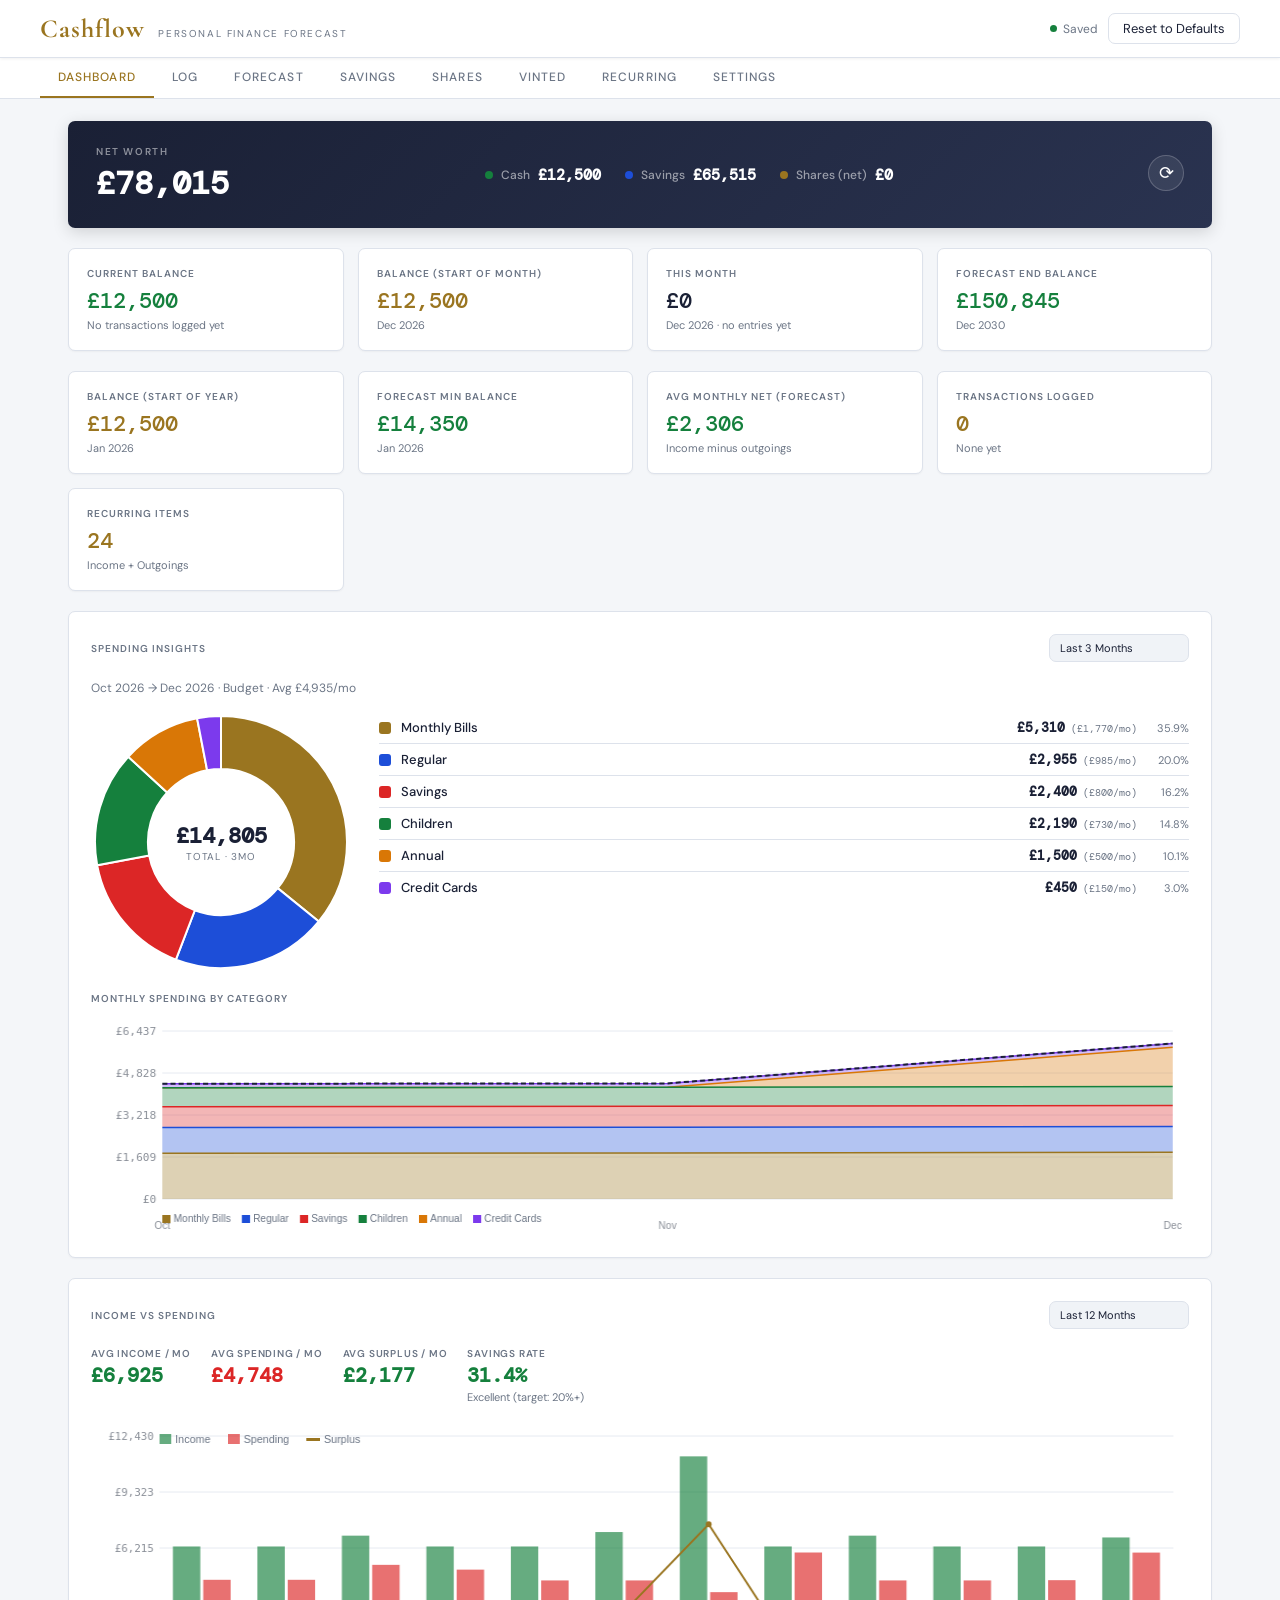
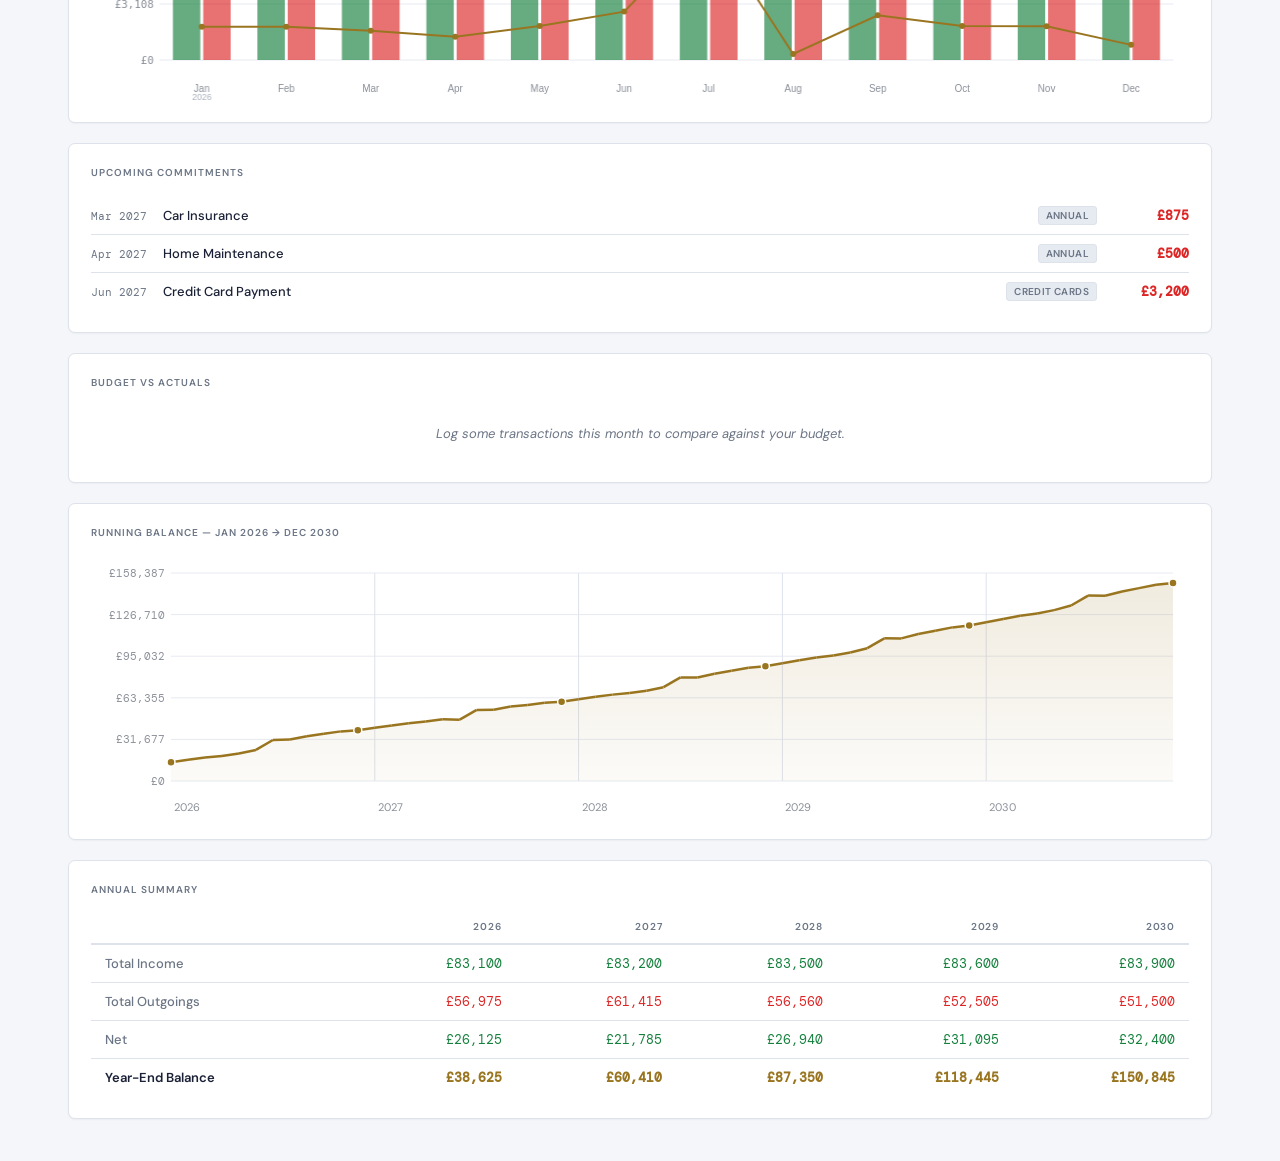
==== docs/index.html @ 1ebaa189 "Replace file-based sync with GitHub Gist sync (works on all devices) Gist-based cloud sync: - Uses a" ====
<!DOCTYPE html>
<html lang="en">
<head>
<meta charset="UTF-8">
<meta name="viewport" content="width=device-width, initial-scale=1.0">
<title>Cashflow</title>
<meta name="description" content="Personal finance forecast — track income, outgoings, savings and running balance over time.">
<meta name="theme-color" content="#9a7520">
<meta name="mobile-web-app-capable" content="yes">
<meta name="apple-mobile-web-app-status-bar-style" content="black-translucent">
<meta name="apple-mobile-web-app-title" content="Cashflow">
<link rel="manifest" href="manifest.json">
<link rel="icon" type="image/png" sizes="192x192" href="icons/icon-192.png">
<link rel="apple-touch-icon" href="icons/icon-192.png">
<link rel="preconnect" href="https://fonts.googleapis.com">
<link href="https://fonts.googleapis.com/css2?family=Cormorant+Garamond:wght@400;600;700&family=DM+Sans:wght@300;400;500;600&family=DM+Mono:wght@400;500&display=swap" rel="stylesheet">
<link rel="stylesheet" href="css/app.css">
</head>
<body>

<header class="hdr">
  <div class="hdr-inner">
    <div class="brand">Cashflow<span class="brand-sub">Personal Finance Forecast</span></div>
    <div class="hdr-right">
      <div class="save-badge"><div class="dot" id="sdot"></div><span id="stxt">Saved</span></div>
      <button class="btn" onclick="doReset()">Reset to Defaults</button>
    </div>
  </div>
</header>

<nav class="nav">
  <div class="nav-inner">
    <div class="ntab on" onclick="showTab('dashboard',this)">Dashboard</div>
    <div class="ntab" onclick="showTab('log',this)">Log</div>
    <div class="ntab" onclick="showTab('forecast',this)">Forecast</div>
    <div class="ntab" onclick="showTab('savings',this)">Savings</div>
    <div class="ntab" onclick="showTab('shares',this)">Shares</div>
    <div class="ntab" onclick="showTab('vinted',this)">Vinted</div>
    <div class="ntab" onclick="showTab('recurring',this)">Recurring</div>
    <div class="ntab" onclick="showTab('settings',this)">Settings</div>
  </div>
</nav>

<div class="content">

  <!-- DASHBOARD -->
  <div class="panel on" id="tab-dashboard">

    <div class="nw-banner">
      <div class="nw-main">
        <div class="nw-label">Net Worth</div>
        <div class="nw-value" id="nw-total">£0</div>
      </div>
      <div class="nw-breakdown">
        <div class="nw-item"><span class="nw-dot" style="background:var(--green)"></span><span class="nw-item-label">Cash</span><span class="nw-item-val" id="nw-cash">£0</span></div>
        <div class="nw-item"><span class="nw-dot" style="background:var(--blue)"></span><span class="nw-item-label">Savings</span><span class="nw-item-val" id="nw-savings">£0</span></div>
        <div class="nw-item"><span class="nw-dot" style="background:var(--gold)"></span><span class="nw-item-label">Shares (net)</span><span class="nw-item-val" id="nw-shares">£0</span></div>
      </div>
      <div class="nw-refresh">
        <button class="nw-refresh-btn" onclick="refreshMarketData()" id="nw-refresh-btn" title="Refresh market data">⟳</button>
        <div class="nw-updated" id="nw-updated">—</div>
      </div>
    </div>

    <div class="stats">
      <div class="sc">
        <div class="sl">Current Balance</div>
        <div class="sv" id="sv-actual">£0</div>
        <div class="ss" id="ss-actual">Based on logged transactions</div>
      </div>
      <div class="sc">
        <div class="sl">Balance (Start of Month)</div>
        <div class="sv gld" id="sv-start-month">£0</div>
        <div class="ss" id="ss-start-month">—</div>
      </div>
      <div class="sc">
        <div class="sl">This Month</div>
        <div class="sv" id="sv-month">£0</div>
        <div class="ss" id="ss-month">—</div>
      </div>
      <div class="sc">
        <div class="sl">Forecast End Balance</div>
        <div class="sv" id="sv-end">£0</div>
        <div class="ss" id="ss-end">—</div>
      </div>
    </div>

    <div class="stats">
      <div class="sc">
        <div class="sl">Balance (Start of Year)</div>
        <div class="sv gld" id="sv-start-year">£0</div>
        <div class="ss" id="ss-start-year">—</div>
      </div>
      <div class="sc">
        <div class="sl">Forecast Min Balance</div>
        <div class="sv" id="sv-min">£0</div>
        <div class="ss" id="ss-min">—</div>
      </div>
      <div class="sc">
        <div class="sl">Avg Monthly Net (Forecast)</div>
        <div class="sv" id="sv-avg">£0</div>
        <div class="ss">Income minus outgoings</div>
      </div>
      <div class="sc">
        <div class="sl">Transactions Logged</div>
        <div class="sv gld" id="sv-txcount">0</div>
        <div class="ss" id="ss-txcount">—</div>
      </div>
      <div class="sc">
        <div class="sl">Recurring Items</div>
        <div class="sv gld" id="sv-budgetcount">0</div>
        <div class="ss">Income + Outgoings</div>
      </div>
    </div>

    <div class="card">
      <div class="card-title" style="display:flex;justify-content:space-between;align-items:center;flex-wrap:wrap;gap:8px">
        <span>Spending Insights</span>
        <select class="si" id="spend-range" style="width:140px;height:28px;font-size:11px" onchange="renderSpendingBreakdown()">
          <option value="1">Last Month</option>
          <option value="3" selected>Last 3 Months</option>
          <option value="6">Last 6 Months</option>
          <option value="12">Last 12 Months</option>
        </select>
      </div>
      <div id="spend-subtitle" style="font-size:12px;color:var(--dim);margin-bottom:16px"></div>
      <div class="spend-layout">
        <div class="spend-chart-wrap">
          <canvas id="spend-chart" width="260" height="260"></canvas>
          <div class="spend-chart-center" id="spend-center"></div>
        </div>
        <div class="spend-list" id="spend-list"></div>
      </div>
      <div style="margin-top:20px">
        <div style="font-size:10px;font-weight:600;text-transform:uppercase;letter-spacing:.1em;color:var(--dim);margin-bottom:10px">Monthly Spending by Category</div>
        <canvas id="spend-trend-chart"></canvas>
      </div>
      <div id="spend-empty" class="sav-empty" style="display:none">No outgoings to show. Add recurring items or log transactions.</div>
    </div>

    <!-- INCOME VS SPENDING + SAVINGS RATE -->
    <div class="card">
      <div class="card-title" style="display:flex;justify-content:space-between;align-items:center;flex-wrap:wrap;gap:8px">
        <span>Income vs Spending</span>
        <select class="si" id="ivs-range" style="width:140px;height:28px;font-size:11px" onchange="renderIncomeVsSpending()">
          <option value="6">Last 6 Months</option>
          <option value="12" selected>Last 12 Months</option>
        </select>
      </div>
      <div class="ivs-summary" id="ivs-summary"></div>
      <canvas id="ivs-chart"></canvas>
    </div>

    <!-- UPCOMING COMMITMENTS -->
    <div class="card">
      <div class="card-title">Upcoming Commitments</div>
      <div id="upcoming-list"></div>
      <div id="upcoming-empty" class="sav-empty" style="display:none">No large upcoming items in the next 6 months.</div>
    </div>

    <!-- BUDGET VS ACTUALS -->
    <div class="card">
      <div class="card-title" style="display:flex;justify-content:space-between;align-items:center;flex-wrap:wrap;gap:8px">
        <span>Budget vs Actuals</span>
        <span id="bva-subtitle" style="font-size:11px;color:var(--dim)"></span>
      </div>
      <div id="bva-list"></div>
      <div id="bva-empty" class="sav-empty" style="display:none">Log some transactions this month to compare against your budget.</div>
    </div>

    <div class="card">
      <div class="card-title" id="chart-title">Running Balance</div>
      <canvas id="bal-chart"></canvas>
    </div>

    <div class="card">
      <div class="card-title">Annual Summary</div>
      <table class="at" id="at"></table>
    </div>
  </div>

  <!-- LOG — daily transaction entry -->
  <div class="panel" id="tab-log">
    <div class="log-add card">
      <div class="card-title">Quick Add Transaction</div>
      <div class="log-form">
        <div class="log-form-row">
          <div class="sf">
            <label>Date</label>
            <input type="date" class="si" id="log-date" style="width:150px">
          </div>
          <div class="sf" style="flex:1">
            <label>Description</label>
            <input type="text" class="fi" id="log-desc" placeholder="e.g. Weekly shop, Salary June…" style="height:36px">
          </div>
          <div class="sf">
            <label>Amount (<span class="cur-sym">£</span>)</label>
            <input type="number" class="si si-num" id="log-amt" step="0.01" min="0" placeholder="0.00">
          </div>
        </div>
        <div class="log-form-row">
          <div class="sf">
            <label>Type</label>
            <div class="log-type-toggle">
              <button class="btn log-type-btn active" id="log-type-out" onclick="setLogType('outgoing')">Outgoing</button>
              <button class="btn log-type-btn" id="log-type-inc" onclick="setLogType('income')">Income</button>
            </div>
          </div>
          <div class="sf" style="flex:1">
            <label>Category</label>
            <input type="text" class="fi" id="log-cat" list="log-cat-list" placeholder="e.g. Food & Groceries" style="height:36px">
            <datalist id="log-cat-list"></datalist>
          </div>
          <div class="sf">
            <button class="btn btn-g" style="height:36px;margin-top:19px;padding:0 24px" onclick="addTransaction()">+ Add</button>
          </div>
        </div>
      </div>
    </div>

    <div class="log-summary" id="log-summary"></div>

    <div class="card">
      <div class="card-title" style="display:flex;justify-content:space-between;align-items:center">
        <span>Transaction History</span>
        <div style="display:flex;gap:8px;align-items:center">
          <select class="si" id="log-filter-month" style="width:130px;height:28px;font-size:11px" onchange="renderLog()">
            <option value="all">All Months</option>
          </select>
          <select class="si" id="log-filter-type" style="width:100px;height:28px;font-size:11px" onchange="renderLog()">
            <option value="all">All Types</option>
            <option value="income">Income</option>
            <option value="outgoing">Outgoing</option>
          </select>
        </div>
      </div>
      <div id="log-list"></div>
      <div id="log-empty" class="sav-empty" style="display:none">No transactions logged yet. Use the form above to add your first entry.</div>
    </div>
  </div>

  <!-- FORECAST -->
  <div class="panel" id="tab-forecast">
    <div class="fw"><table class="ft" id="ft"></table></div>
  </div>

  <!-- RECURRING -->
  <div class="panel" id="tab-recurring">
    <div class="il">
      <div class="ip">
        <div class="iph"><div class="ipt">Recurring Income</div><button class="btn btn-sm btn-g" onclick="openAdd('income')">+ Add</button></div>
        <div id="inc-list"></div>
      </div>
      <div class="ip">
        <div class="iph"><div class="ipt">Recurring Outgoings</div><button class="btn btn-sm btn-g" onclick="openAdd('outgoings')">+ Add</button></div>
        <div id="out-list"></div>
      </div>
    </div>
  </div>

  <!-- SAVINGS -->
  <div class="panel" id="tab-savings">

    <div class="sav-settings">
      <div class="sf">
        <label>Starting Savings Value (<span class="cur-sym">£</span>)</label>
        <div class="sf-row">
          <input type="number" class="si si-num" id="sav-start" step="0.01" placeholder="0.00" onchange="applySavingsCfg()">
        </div>
      </div>
      <div class="sf">
        <label>Expected Annual Growth (%)</label>
        <div class="sf-row">
          <input type="number" class="si" style="width:110px" id="sav-growth" step="0.1" min="0" max="100" placeholder="0.0" onchange="applySavingsCfg()">
        </div>
      </div>
      <div class="settings-note">Tag outgoing items as category <strong style="color:var(--gold)">Savings</strong> to include them here</div>
    </div>

    <div class="sav-stats">
      <div class="sc"><div class="sl">Opening Savings</div><div class="sv gld" id="sav-sv-open">£0</div><div class="ss" id="sav-ss-open">—</div></div>
      <div class="sc"><div class="sl">Total Contributions</div><div class="sv pos" id="sav-sv-contrib">£0</div><div class="ss">Over forecast period</div></div>
      <div class="sc"><div class="sl">Total Growth Earned</div><div class="sv pos" id="sav-sv-growth">£0</div><div class="ss" id="sav-ss-growth">—</div></div>
      <div class="sc"><div class="sl">Projected Final Value</div><div class="sv gld" id="sav-sv-end">£0</div><div class="ss" id="sav-ss-end">—</div></div>
    </div>

    <div class="card">
      <div class="card-title" id="sav-chart-title">Savings Growth</div>
      <canvas id="sav-chart"></canvas>
    </div>

    <div class="card">
      <div class="card-title">Annual Breakdown</div>
      <table class="sat" id="sat"></table>
    </div>

    <div class="card" style="margin-bottom:20px">
      <div class="card-title">Monthly Detail</div>
      <div class="smt-wrap"><table class="smt" id="smt"></table></div>
    </div>

    <div class="sav-items-list" id="sav-items-panel">
      <div class="sav-items-hdr">Contributing Items (category: Savings)</div>
      <div id="sav-items-body"></div>
    </div>

  </div>

  <!-- SHARES -->
  <div class="panel" id="tab-shares">
    <div id="sh-auto-status" class="sh-status" style="padding:0 0 12px"></div>
    <div id="sh-view"></div>
  </div>

  <!-- VINTED -->
  <div class="panel" id="tab-vinted">
    <div class="card">
      <div class="card-title">Log a Sale</div>
      <div style="display:flex;gap:14px;flex-wrap:wrap;align-items:flex-end">
        <div class="sf">
          <label>Date</label>
          <input type="date" class="si" id="vin-date" style="width:150px">
        </div>
        <div class="sf" style="flex:1;min-width:180px">
          <label>Item Description</label>
          <input type="text" class="fi" id="vin-desc" placeholder="e.g. Zara jacket, Nike trainers…" style="height:36px">
        </div>
        <div class="sf">
          <label>Sale Price (<span class="cur-sym">€</span>)</label>
          <input type="number" class="si si-num" id="vin-price" step="0.01" min="0" placeholder="0.00">
        </div>
        <div class="sf">
          <label>Seller</label>
          <input type="text" class="fi" id="vin-seller" list="vin-seller-list" placeholder="Who sold it?" style="height:36px;width:140px">
          <datalist id="vin-seller-list"></datalist>
        </div>
        <button class="btn btn-g" style="height:36px" onclick="addVintedSale()">+ Add Sale</button>
      </div>
    </div>

    <div class="stats" id="vin-stats"></div>

    <div class="card">
      <div class="card-title" style="display:flex;justify-content:space-between;align-items:center;flex-wrap:wrap;gap:8px">
        <span>Monthly Sales</span>
        <select class="si" id="vin-range" style="width:130px;height:28px;font-size:11px" onchange="renderVinted()">
          <option value="6">Last 6 Months</option>
          <option value="12" selected>Last 12 Months</option>
          <option value="0">All Time</option>
        </select>
      </div>
      <canvas id="vin-chart"></canvas>
    </div>

    <div class="card">
      <div class="card-title" style="display:flex;justify-content:space-between;align-items:center;flex-wrap:wrap;gap:8px">
        <span>All Sales</span>
        <span id="vin-count" style="font-size:11px;color:var(--dim)"></span>
      </div>
      <div id="vin-list"></div>
      <div id="vin-empty" class="sav-empty" style="display:none">No sales logged yet. Use the form above to add your first sale.</div>
    </div>
  </div>

  <!-- SETTINGS -->
  <div class="panel" id="tab-settings">
    <div class="settings-page">
      <div class="settings-section">
        <div class="settings-section-title">Currency</div>
        <div class="settings-section-desc">Choose the base currency for totals, charts and balances. Individual items can use a different currency — they'll be converted using the exchange rates below.</div>
        <div class="sf">
          <label>Base / Display Currency</label>
          <select class="si" id="set-currency" style="width:260px" onchange="applySettings()"></select>
        </div>
      </div>

      <div class="settings-section" id="fx-section">
        <div class="settings-section-title">Exchange Rates</div>
        <div class="settings-section-desc">Rates used to convert foreign-currency items into your base currency. These are set as: <strong>1 foreign unit = ? base units</strong>.</div>
        <div id="fx-rates-list"></div>
        <div id="fx-no-foreign" class="fx-empty" style="display:none">No items use a foreign currency yet. Edit an item and change its currency to see rates here.</div>
        <div style="display:flex;gap:10px;align-items:center;margin-top:14px;flex-wrap:wrap">
          <button class="btn btn-g" id="fx-fetch-btn" onclick="doFetchRates()">⟳ Fetch Live Rates</button>
          <span id="fx-status" style="font-size:11px;color:var(--dim)"></span>
        </div>
      </div>

      <div class="settings-section">
        <div class="settings-section-title">Forecast</div>
        <div class="settings-section-desc">Starting balance, period and month for the forecast projection.</div>
        <div style="display:flex;gap:20px;flex-wrap:wrap">
          <div class="sf">
            <label>Starting Balance (<span id="set-cur-label">£</span>)</label>
            <input type="number" class="si si-num" id="set-bal" step="0.01" onchange="applySettingsForecast()" placeholder="0.00">
          </div>
          <div class="sf">
            <label>Starting Month</label>
            <div class="sf-row">
              <select class="si si-mon" id="set-mon" onchange="applySettingsForecast()"></select>
              <select class="si si-yr" id="set-yr" onchange="applySettingsForecast()"></select>
            </div>
          </div>
          <div class="sf">
            <label>Forecast Period</label>
            <select class="si si-fy" id="set-fy" onchange="applySettingsForecast()">
              <option value="1">1 Year</option><option value="2">2 Years</option><option value="3">3 Years</option>
              <option value="4">4 Years</option><option value="5" selected>5 Years</option><option value="6">6 Years</option>
              <option value="7">7 Years</option><option value="8">8 Years</option><option value="9">9 Years</option>
              <option value="10">10 Years</option>
            </select>
          </div>
        </div>
      </div>

      <div class="settings-section">
        <div class="settings-section-title">Share Portfolios</div>
        <div class="settings-section-desc">Add portfolios for each person/company. Price history is fetched automatically per ticker.</div>
        <div id="sh-portfolios-settings"></div>
        <button class="btn btn-g" style="margin-top:12px" onclick="addPortfolio()">+ Add Portfolio</button>
      </div>

      <div class="settings-section">
        <div class="settings-section-title">Data</div>
        <div class="settings-section-desc">Export your data as JSON backup, or import a previous backup.</div>
        <div style="display:flex;gap:10px;flex-wrap:wrap">
          <button class="btn" onclick="exportData()">⬇ Export JSON</button>
          <button class="btn" onclick="document.getElementById('import-file').click()">⬆ Import JSON</button>
          <input type="file" id="import-file" accept=".json" style="display:none" onchange="importData(this)">
          <button class="btn btn-del" onclick="doReset()">Reset to Defaults</button>
        </div>
      </div>

      <div class="settings-section">
        <div class="settings-section-title">Cloud Sync</div>
        <div class="settings-section-desc">
          Sync your data across all devices via a private GitHub Gist. Works on PC, Android, iPhone — anywhere.
          Your data is stored in a <strong>private Gist</strong> accessible only with your token.
        </div>

        <!-- Gist sync: universal, works on all devices -->
        <div id="gist-sync-setup" style="display:none">
          <div style="font-size:10px;font-weight:600;text-transform:uppercase;letter-spacing:.08em;color:var(--dim);margin-bottom:8px">GitHub Gist Sync</div>
          <div class="fg">
            <label class="fl">Personal Access Token <span style="font-weight:400;text-transform:none;letter-spacing:0">(gist scope only — <a href="https://github.com/settings/tokens/new?scopes=gist&description=Cashflow+PWA+Sync" target="_blank" style="color:var(--gold)">create one here</a>)</span></label>
            <div style="display:flex;gap:8px">
              <input type="password" class="fi" id="gist-pat" placeholder="ghp_xxxxxxxxxxxxxxxxxxxx" style="flex:1;font-family:'DM Mono',monospace;font-size:12px">
              <button class="btn btn-g" onclick="connectGistSync()">Connect</button>
            </div>
          </div>
          <div class="sh-status" id="gist-setup-status"></div>
        </div>

        <div id="gist-sync-active" style="display:none">
          <div style="display:flex;gap:10px;align-items:center;flex-wrap:wrap;margin-bottom:10px">
            <div class="sync-folder-badge">☁ Gist Sync Active</div>
            <button class="btn btn-sm" onclick="gistSyncNow()">⟳ Sync Now</button>
            <button class="btn btn-sm btn-del" onclick="disconnectGistSync()">Disconnect</button>
          </div>
          <div class="sh-status" id="gist-sync-status"></div>
          <div style="margin-top:10px">
            <label style="font-size:12px;color:var(--dim);display:flex;align-items:center;gap:6px;cursor:pointer">
              <input type="checkbox" id="gist-auto-sync" onchange="toggleGistAutoSync()" checked> Auto-sync on every save
            </label>
          </div>
        </div>

        <!-- Fallback: file-based sync -->
        <div style="margin-top:16px;padding-top:16px;border-top:1px solid var(--border)">
          <div style="font-size:10px;font-weight:600;text-transform:uppercase;letter-spacing:.08em;color:var(--dim);margin-bottom:8px">Manual Backup</div>
          <div style="display:flex;gap:10px;flex-wrap:wrap">
            <button class="btn" onclick="syncSaveFile()">⬇ Download Backup</button>
            <button class="btn" onclick="document.getElementById('sync-load-file').click()">⬆ Load Backup</button>
            <input type="file" id="sync-load-file" accept=".json" style="display:none" onchange="syncLoadFile(this)">
          </div>
        </div>
      </div>
    </div>
  </div>

</div>

<!-- Item modal -->
<div class="mo" id="imod" onclick="if(event.target===this)closeModal()">
  <div class="md">
    <div class="mt" id="mod-title">Edit Item</div>
    <input type="hidden" id="mod-type"><input type="hidden" id="mod-id">
    <div class="fg"><label class="fl">Name</label><input type="text" class="fi" id="mod-name"></div>
    <div class="fg"><label class="fl">Category</label><input type="text" class="fi" id="mod-cat" list="cat-list"><datalist id="cat-list"></datalist></div>
    <div class="fg">
      <label class="fl">Frequency</label>
      <div style="display:flex;gap:10px;align-items:center">
        <select class="si" id="mod-freq" style="width:180px" onchange="updateFreqUI()">
          <option value="monthly">Monthly</option>
          <option value="weekly">Weekly</option>
          <option value="fortnightly">Fortnightly</option>
          <option value="quarterly">Quarterly</option>
          <option value="annual">Annual</option>
          <option value="one-off">One-off</option>
        </select>
        <select class="si" id="mod-freq-month" style="width:110px;display:none"></select>
        <span id="mod-freq-hint" style="font-size:11px;color:var(--dim)"></span>
      </div>
    </div>
    <div class="fg">
      <label class="fl">Item Currency</label>
      <div style="display:flex;gap:10px;align-items:center">
        <select class="si" id="mod-currency" style="width:240px" onchange="updateModalCurrencyHint()"></select>
        <span class="mod-fx-hint" id="mod-fx-hint" style="font-size:11px;color:var(--dim)"></span>
      </div>
    </div>
    <div class="fg"><label class="fl"><span id="mod-base-label">Base Monthly Amount</span> (<span class="mod-cur-sym cur-sym">£</span>)</label><input type="number" class="fi" id="mod-base" step="0.01" min="0"></div>
    <div class="fg">
      <label class="fl">Monthly Overrides <span style="font-weight:400;text-transform:none;letter-spacing:0;font-style:italic">(values that differ from the base)</span></label>
      <div class="ovr-list" id="ovr-list"></div>
      <div class="add-ovr">
        <select class="fi" id="ovr-mon" style="flex:1;max-width:168px;cursor:pointer"></select>
        <button class="btn btn-sm btn-g" onclick="addOverride()">Add Override</button>
      </div>
    </div>
    <div class="mf">
      <button class="btn" onclick="closeModal()">Cancel</button>
      <button class="btn btn-g" onclick="saveItem()">Save</button>
    </div>
  </div>
</div>

<script src="js/data.js"></script>
<script src="js/state.js"></script>
<script src="js/compute.js"></script>
<script src="js/charts.js"></script>
<script src="js/ui.js"></script>
<script src="js/app.js"></script>
<script>
  // Register service worker for PWA
  if ('serviceWorker' in navigator) {
    navigator.serviceWorker.register('sw.js')
      .then(reg => console.log('SW registered:', reg.scope))
      .catch(err => console.warn('SW registration failed:', err));
  }
</script>
</body>
</html>
---- docs/css/app.css ----
:root {
  --bg:#f4f6f9;--surface:#ffffff;--s2:#f0f3f7;--s3:#e6eaf1;
  --border:#dde2eb;--text:#1a2035;--dim:#6b7585;
  --gold:#9a7520;--gold-l:#b8902a;--gold-bg:#fdf7ec;
  --green:#15803d;--green-bg:#f0fdf4;
  --red:#dc2626;--red-bg:#fef2f2;
  --blue:#1d4ed8;--amber:#d97706;--r:7px;
  --max-w:1200px;
}
*,*::before,*::after{box-sizing:border-box;margin:0;padding:0}
html{font-size:14px}
body{background:var(--bg);color:var(--text);font-family:'DM Sans',sans-serif;min-height:100vh;overflow-x:hidden}

/* HEADER */
.hdr{display:flex;align-items:center;justify-content:space-between;padding:13px 28px;border-bottom:1px solid var(--border);background:var(--surface);position:sticky;top:0;z-index:200;gap:12px;box-shadow:0 1px 3px rgba(0,0,0,.06)}
.hdr-inner{display:flex;align-items:center;justify-content:space-between;width:100%;max-width:var(--max-w);margin:0 auto}
.brand{font-family:'Cormorant Garamond',serif;font-size:26px;font-weight:700;color:var(--gold);letter-spacing:.04em;white-space:nowrap}
.brand-sub{color:var(--dim);font-size:10px;font-family:'DM Sans',sans-serif;font-weight:400;letter-spacing:.16em;text-transform:uppercase;margin-left:13px}
.hdr-right{display:flex;align-items:center;gap:10px;flex-shrink:0}
.save-badge{display:flex;align-items:center;gap:6px;font-size:12px;color:var(--dim)}
.dot{width:7px;height:7px;border-radius:50%;background:var(--green);flex-shrink:0}
.dot.dirty{background:var(--amber)}
.btn{padding:6px 14px;border-radius:var(--r);border:1px solid var(--border);background:var(--surface);color:var(--text);font-family:'DM Sans',sans-serif;font-size:13px;cursor:pointer;transition:all .15s;white-space:nowrap}
.btn:hover{background:var(--s2);border-color:#b0bac8}
.btn-g{background:var(--gold);color:#fff;border-color:var(--gold);font-weight:600}
.btn-g:hover{background:var(--gold-l);border-color:var(--gold-l)}
.btn-sm{padding:3px 9px;font-size:11px}
.btn-del{color:var(--red)!important;border-color:#fca5a5!important}
.btn-del:hover{background:var(--red-bg)!important}

/* NAV */
.nav{display:flex;padding:0 28px;background:var(--surface);border-bottom:1px solid var(--border);overflow-x:auto;-webkit-overflow-scrolling:touch}
.nav-inner{display:flex;width:100%;max-width:var(--max-w);margin:0 auto}
.ntab{padding:11px 18px;color:var(--dim);font-size:12px;font-weight:500;cursor:pointer;border-bottom:2px solid transparent;transition:all .15s;text-transform:uppercase;letter-spacing:.09em;user-select:none}
.ntab:hover{color:var(--text)}
.ntab.on{color:var(--gold);border-bottom-color:var(--gold)}

/* CONTENT */
.content{padding:22px 28px;max-width:var(--max-w);margin:0 auto}
.panel{display:none}.panel.on{display:block}

/* SETTINGS BAR */
.settings-bar{background:var(--surface);border:1px solid var(--border);border-radius:var(--r);padding:16px 20px;margin-bottom:20px;display:flex;align-items:flex-end;gap:20px;flex-wrap:wrap;box-shadow:0 1px 2px rgba(0,0,0,.04)}
.sf{display:flex;flex-direction:column;gap:5px}
.sf label{font-size:10px;font-weight:600;text-transform:uppercase;letter-spacing:.1em;color:var(--dim)}
.sf-row{display:flex;gap:6px;align-items:stretch}
.si{background:var(--s2);border:1px solid var(--border);border-radius:var(--r);color:var(--text);font-family:'DM Sans',sans-serif;font-size:13px;padding:0 10px;height:36px;outline:none;transition:border-color .15s;cursor:pointer;appearance:none;-webkit-appearance:none}
.si:focus{border-color:var(--gold);background:#fff}
.si-num{font-family:'DM Mono',monospace;width:148px}
.si-mon{width:92px}.si-yr{width:82px}.si-fy{width:120px}
.settings-note{font-size:11px;color:var(--dim);align-self:center;padding-bottom:1px}

/* STATS */
.stats{display:grid;grid-template-columns:repeat(4,1fr);gap:14px;margin-bottom:20px}
.sc{background:var(--surface);border:1px solid var(--border);border-radius:var(--r);padding:18px;box-shadow:0 1px 2px rgba(0,0,0,.04)}
.sl{font-size:10px;font-weight:600;text-transform:uppercase;letter-spacing:.1em;color:var(--dim);margin-bottom:6px}
.sv{font-family:'DM Mono',monospace;font-size:22px;font-weight:500;color:var(--text)}
.sv.pos{color:var(--green)}.sv.neg{color:var(--red)}.sv.gld{color:var(--gold)}
.ss{font-size:11px;color:var(--dim);margin-top:3px}

/* CARD */
.card{background:var(--surface);border:1px solid var(--border);border-radius:var(--r);padding:22px;margin-bottom:20px;box-shadow:0 1px 2px rgba(0,0,0,.04)}
.card-title{font-size:10px;font-weight:600;text-transform:uppercase;letter-spacing:.1em;color:var(--dim);margin-bottom:18px}

/* CHART */
#bal-chart,#sav-chart{width:100%;height:260px;display:block}

/* ANNUAL TABLE */
.at{width:100%;border-collapse:collapse}
.at th{text-align:right;font-size:10px;font-weight:600;text-transform:uppercase;letter-spacing:.08em;color:var(--dim);padding:6px 14px 10px;border-bottom:2px solid var(--border)}
.at th:first-child{text-align:left}
.at td{text-align:right;font-family:'DM Mono',monospace;font-size:13px;padding:10px 14px;border-bottom:1px solid var(--border)}
.at td:first-child{text-align:left;font-family:'DM Sans',sans-serif;font-size:13px;font-weight:500;color:var(--dim)}
.at tr:last-child td{border-bottom:none;font-weight:600}
.at tr:last-child td:first-child{color:var(--text)}

/* FORECAST */
.fw{overflow:auto;border:1px solid var(--border);border-radius:var(--r);background:var(--surface);max-height:calc(100vh - 160px);box-shadow:0 1px 2px rgba(0,0,0,.04)}
.ft{border-collapse:collapse;white-space:nowrap}
.ft thead th{position:sticky;top:0;background:var(--s2);padding:8px 10px;text-align:right;font-family:'DM Mono',monospace;font-size:11px;font-weight:500;color:var(--dim);border-bottom:1px solid var(--border);z-index:10;min-width:76px}
.ft thead th.yh{font-family:'DM Sans',sans-serif;font-size:11px;font-weight:700;color:var(--gold);text-align:center;background:var(--gold-bg);top:0;border-bottom:1px solid #e8d9b5}
.ft thead tr:first-child th{top:0}
.ft thead tr:last-child th{top:27px}
.ft thead th:first-child,.ft thead th.fh{text-align:left;position:sticky;left:0;z-index:30;min-width:200px;background:var(--s2)}
.ft thead tr:first-child th.fh{background:var(--gold-bg);border-bottom:1px solid #e8d9b5}
.ft tbody td{padding:6px 10px;text-align:right;font-family:'DM Mono',monospace;font-size:12px;border-bottom:1px solid var(--border);cursor:pointer;transition:background .08s}
.ft tbody td:hover{background:var(--s2)}
.ft tbody td:first-child{text-align:left;position:sticky;left:0;background:var(--surface);z-index:5;font-family:'DM Sans',sans-serif;font-size:12px;font-weight:500;cursor:default;border-right:1px solid var(--border)}
.ft tbody td:first-child:hover{background:var(--surface)}
.grp td{background:var(--s3)!important;color:var(--dim);font-size:10px;font-weight:700;text-transform:uppercase;letter-spacing:.1em;padding:5px 10px;cursor:default!important;border-top:2px solid var(--border)}
.grp td:first-child{background:var(--s3)!important;border-right:1px solid var(--border)}
.grp td:hover{background:var(--s3)!important}
.subgrp td{background:rgba(240,243,247,.7)!important;color:var(--dim);font-size:10px;font-style:italic;padding:4px 10px 4px 20px;cursor:default!important}
.subgrp td:first-child{background:rgba(240,243,247,.7)!important;border-right:1px solid var(--border)}
.subgrp td:hover{background:rgba(240,243,247,.7)!important}
.tot-row td{background:var(--s2)!important;font-weight:600;border-top:2px solid var(--border)}
.tot-row td:first-child{background:var(--s2)!important}
.bal-row td{background:var(--gold-bg)!important;font-size:13px;font-weight:700;border-top:2px solid #c8a84b}
.bal-row td:first-child{background:var(--gold-bg)!important;border-right:1px solid #c8a84b}
.cp{color:var(--green)}.cn{color:var(--red)}.cg{color:var(--gold)}.cz{color:#aab0bc}
.co{background:rgba(184,144,42,.07)!important}
.cell-inp{background:#fff;border:1px solid var(--gold);border-radius:3px;color:var(--text);font-family:'DM Mono',monospace;font-size:11px;padding:2px 5px;width:86px;text-align:right;outline:none;box-shadow:0 0 0 3px rgba(184,144,42,.15)}

/* ITEMS */
.il{display:grid;grid-template-columns:1fr 1fr;gap:20px}
.ip{background:var(--surface);border:1px solid var(--border);border-radius:var(--r);overflow:hidden;box-shadow:0 1px 2px rgba(0,0,0,.04)}
.iph{padding:13px 18px;border-bottom:1px solid var(--border);display:flex;align-items:center;justify-content:space-between;background:var(--s2)}
.ipt{font-size:11px;font-weight:700;text-transform:uppercase;letter-spacing:.1em;color:var(--dim)}
.ir{display:flex;align-items:center;gap:8px;padding:8px 18px;border-bottom:1px solid var(--border);transition:background .1s}
.ir:hover{background:var(--s2)}
.ir:last-child{border-bottom:none}
.icat{font-size:10px;font-weight:600;text-transform:uppercase;letter-spacing:.06em;color:var(--dim);background:var(--s3);padding:2px 7px;border-radius:3px;min-width:90px;text-align:center;flex-shrink:0;border:1px solid var(--border)}
.iname{flex:1;font-size:13px;font-weight:500;min-width:0;overflow:hidden;text-overflow:ellipsis}
.ibase{font-family:'DM Mono',monospace;font-size:12px;color:var(--gold);min-width:68px;text-align:right;flex-shrink:0;font-weight:600}
.iovr{font-size:11px;color:var(--dim);min-width:78px;text-align:right;flex-shrink:0}
.iact{display:flex;gap:4px;flex-shrink:0}

/* MODAL */
.mo{position:fixed;inset:0;background:rgba(26,32,53,.45);z-index:1000;display:none;align-items:center;justify-content:center;backdrop-filter:blur(2px)}
.mo.open{display:flex}
.md{background:var(--surface);border:1px solid var(--border);border-radius:12px;padding:28px;width:520px;max-width:95vw;max-height:85vh;overflow-y:auto;box-shadow:0 20px 60px rgba(0,0,0,.18)}
.mt{font-family:'Cormorant Garamond',serif;font-size:23px;font-weight:600;color:var(--gold);margin-bottom:20px}
.fg{margin-bottom:14px}
.fl{display:block;font-size:10px;font-weight:600;text-transform:uppercase;letter-spacing:.09em;color:var(--dim);margin-bottom:5px}
.fi{width:100%;background:var(--s2);border:1px solid var(--border);border-radius:var(--r);color:var(--text);font-family:'DM Sans',sans-serif;font-size:14px;padding:8px 11px;outline:none;transition:all .15s}
.fi:focus{border-color:var(--gold);background:#fff;box-shadow:0 0 0 3px rgba(184,144,42,.12)}
.mf{display:flex;justify-content:flex-end;gap:8px;margin-top:20px;padding-top:18px;border-top:1px solid var(--border)}
.ovr-list{display:flex;flex-direction:column;gap:4px;max-height:220px;overflow-y:auto;background:var(--s2);border:1px solid var(--border);border-radius:var(--r);padding:10px}
.oi{display:flex;align-items:center;gap:6px}
.om{font-family:'DM Mono',monospace;font-size:11px;color:var(--dim);min-width:70px}
.ov{background:#fff;border:1px solid var(--border);border-radius:3px;color:var(--text);font-family:'DM Mono',monospace;font-size:12px;padding:3px 7px;width:90px;text-align:right;outline:none}
.ov:focus{border-color:var(--gold)}
.orb{background:none;border:none;color:var(--red);cursor:pointer;font-size:14px;padding:0 3px;line-height:1;opacity:.7}
.orb:hover{opacity:1}
.add-ovr{display:flex;gap:6px;margin-top:8px;align-items:center}
.ovr-note{font-size:11px;color:var(--dim);padding:8px 0;font-style:italic}

/* SAVINGS TAB */
.sav-settings{background:var(--surface);border:1px solid var(--border);border-radius:var(--r);padding:16px 20px;margin-bottom:20px;display:flex;align-items:flex-end;gap:20px;flex-wrap:wrap;box-shadow:0 1px 2px rgba(0,0,0,.04)}
.sav-stats{display:grid;grid-template-columns:repeat(4,1fr);gap:14px;margin-bottom:20px}
.sav-note{font-size:12px;color:var(--dim);background:var(--gold-bg);border:1px solid #e8d9b5;border-radius:var(--r);padding:11px 16px;margin-bottom:20px;line-height:1.6}
.sav-note strong{color:var(--gold);font-weight:600}
.sav-items-list{background:var(--surface);border:1px solid var(--border);border-radius:var(--r);overflow:hidden;box-shadow:0 1px 2px rgba(0,0,0,.04);margin-bottom:20px}
.sav-items-hdr{padding:12px 18px;background:var(--s2);border-bottom:1px solid var(--border);font-size:10px;font-weight:700;text-transform:uppercase;letter-spacing:.1em;color:var(--dim)}
.sav-item-row{display:flex;align-items:center;gap:10px;padding:9px 18px;border-bottom:1px solid var(--border);font-size:13px}
.sav-item-row:last-child{border-bottom:none}
.sav-item-name{flex:1;font-weight:500}
.sav-item-base{font-family:'DM Mono',monospace;font-size:12px;color:var(--green);font-weight:600}
.sav-item-note{font-size:11px;color:var(--dim)}
.sav-empty{padding:18px;font-size:13px;color:var(--dim);font-style:italic;text-align:center}
.sat{width:100%;border-collapse:collapse}
.sat th{text-align:right;font-size:10px;font-weight:700;text-transform:uppercase;letter-spacing:.08em;color:var(--dim);padding:7px 16px 10px;border-bottom:2px solid var(--border)}
.sat th:first-child{text-align:left}
.sat td{text-align:right;font-family:'DM Mono',monospace;font-size:13px;padding:10px 16px;border-bottom:1px solid var(--border)}
.sat td:first-child{text-align:left;font-family:'DM Sans',sans-serif;font-size:13px;font-weight:600;color:var(--text);border-left:3px solid var(--gold)}
.sat tr:last-child td{border-bottom:none;background:var(--gold-bg);font-weight:700}
.sat tr:last-child td:first-child{color:var(--gold)}
.smt-wrap{overflow:auto;border:1px solid var(--border);border-radius:var(--r);background:var(--surface);box-shadow:0 1px 2px rgba(0,0,0,.04)}
.smt{border-collapse:collapse;white-space:nowrap;width:100%}
.smt th{background:var(--s2);padding:9px 14px;text-align:right;font-family:'DM Mono',monospace;font-size:11px;font-weight:600;color:var(--dim);border-bottom:2px solid var(--border);position:sticky;top:0;z-index:5}
.smt th:first-child{text-align:left;position:sticky;left:0;z-index:10;min-width:110px;background:var(--s2)}
.smt td{padding:7px 14px;text-align:right;font-family:'DM Mono',monospace;font-size:12px;border-bottom:1px solid var(--border)}
.smt td:first-child{text-align:left;font-family:'DM Sans',sans-serif;font-size:12px;font-weight:600;position:sticky;left:0;background:var(--surface);border-right:1px solid var(--border);z-index:4}
.smt tr:last-child td{background:var(--gold-bg);font-weight:700;border-top:2px solid #c8a84b}
.smt tr:last-child td:first-child{color:var(--gold);background:var(--gold-bg)}

/* SPENDING BREAKDOWN */
.spend-layout{display:flex;gap:28px;align-items:flex-start;flex-wrap:wrap}
.spend-chart-wrap{position:relative;width:260px;height:260px;flex-shrink:0}
.spend-chart-center{position:absolute;top:50%;left:50%;transform:translate(-50%,-50%);text-align:center;pointer-events:none}
.spend-chart-center .spend-total{font-family:'DM Mono',monospace;font-size:22px;font-weight:700;color:var(--text)}
.spend-chart-center .spend-label{font-size:10px;color:var(--dim);text-transform:uppercase;letter-spacing:.08em}
.spend-list{flex:1;min-width:240px}
.spend-row{display:flex;align-items:center;gap:10px;padding:7px 0;border-bottom:1px solid var(--border)}
.spend-row:last-child{border-bottom:none}
.spend-swatch{width:12px;height:12px;border-radius:3px;flex-shrink:0}
.spend-cat{flex:1;font-size:13px;font-weight:500}
.spend-amt{font-family:'DM Mono',monospace;font-size:13px;font-weight:600;color:var(--text);min-width:70px;text-align:right}
.spend-pct{font-size:11px;color:var(--dim);min-width:42px;text-align:right}
@media(max-width:600px){.spend-layout{flex-direction:column;align-items:center}.spend-chart-wrap{width:200px;height:200px}}
#spend-trend-chart{width:100%;height:220px;display:block}

/* INCOME VS SPENDING */
#ivs-chart{width:100%;height:280px;display:block}
.ivs-summary{display:flex;gap:20px;flex-wrap:wrap;margin-bottom:16px}
.ivs-metric{display:flex;flex-direction:column;gap:2px}
.ivs-metric-label{font-size:10px;font-weight:600;text-transform:uppercase;letter-spacing:.08em;color:var(--dim)}
.ivs-metric-val{font-family:'DM Mono',monospace;font-size:20px;font-weight:700}
.ivs-metric-note{font-size:11px;color:var(--dim)}

/* BUDGET VS ACTUALS */
.bva-row{display:flex;align-items:center;gap:10px;padding:8px 0;border-bottom:1px solid var(--border)}
.bva-row:last-child{border-bottom:none}
.bva-cat{flex:1;font-size:13px;font-weight:500;min-width:120px}
.bva-bar-wrap{flex:2;display:flex;align-items:center;gap:8px;min-width:200px}
.bva-bar-track{flex:1;height:18px;background:var(--s2);border-radius:3px;position:relative;overflow:hidden}
.bva-bar-fill{height:100%;border-radius:3px;transition:width .3s}
.bva-vals{font-family:'DM Mono',monospace;font-size:11px;color:var(--dim);min-width:120px;text-align:right;white-space:nowrap}
.bva-over{color:var(--red);font-weight:600}
.bva-under{color:var(--green)}

/* UPCOMING COMMITMENTS */
.upcoming-row{display:flex;align-items:center;gap:12px;padding:9px 0;border-bottom:1px solid var(--border)}

/* VINTED */
#vin-chart{width:100%;height:220px;display:block}
.vin-row{display:flex;align-items:center;gap:10px;padding:8px 0;border-bottom:1px solid var(--border)}
.vin-row:last-child{border-bottom:none}
.vin-date{font-family:'DM Mono',monospace;font-size:11px;color:var(--dim);min-width:80px}
.vin-desc{flex:1;font-size:13px;font-weight:500;min-width:0;overflow:hidden;text-overflow:ellipsis}
.vin-seller{font-size:11px;color:var(--dim);background:var(--s2);padding:2px 7px;border-radius:3px;border:1px solid var(--border);flex-shrink:0}
.vin-price{font-family:'DM Mono',monospace;font-size:13px;font-weight:600;color:var(--green);min-width:70px;text-align:right;flex-shrink:0}
.vin-del{background:none;border:none;color:var(--red);cursor:pointer;font-size:13px;padding:2px 4px;opacity:.5;flex-shrink:0}
.vin-del:hover{opacity:1}
.upcoming-row:last-child{border-bottom:none}
.upcoming-month{font-family:'DM Mono',monospace;font-size:11px;color:var(--dim);min-width:60px}
.upcoming-name{flex:1;font-size:13px;font-weight:500}
.upcoming-cat{font-size:10px;font-weight:600;text-transform:uppercase;letter-spacing:.04em;color:var(--dim);background:var(--s3);padding:2px 7px;border-radius:3px;border:1px solid var(--border)}
.upcoming-amt{font-family:'DM Mono',monospace;font-size:13px;font-weight:600;color:var(--red);min-width:80px;text-align:right}

/* NET WORTH BANNER */
.nw-banner{background:linear-gradient(135deg,#1a2035 0%,#2a3350 100%);border-radius:var(--r);padding:24px 28px;margin-bottom:20px;display:flex;align-items:center;justify-content:space-between;gap:24px;flex-wrap:wrap;box-shadow:0 4px 16px rgba(0,0,0,.15)}
.nw-main{flex-shrink:0}
.nw-label{font-size:10px;font-weight:600;text-transform:uppercase;letter-spacing:.16em;color:rgba(255,255,255,.5);margin-bottom:4px}
.nw-value{font-family:'DM Mono',monospace;font-size:32px;font-weight:700;color:#fff}
.nw-breakdown{display:flex;gap:24px;flex-wrap:wrap}
.nw-item{display:flex;align-items:center;gap:8px}
.nw-dot{width:8px;height:8px;border-radius:50%;flex-shrink:0}
.nw-item-label{font-size:12px;color:rgba(255,255,255,.55);font-weight:500}
.nw-item-val{font-family:'DM Mono',monospace;font-size:15px;color:#fff;font-weight:600}
@media(max-width:600px){.nw-banner{flex-direction:column;align-items:flex-start;gap:16px}.nw-value{font-size:26px}}
.nw-refresh{display:flex;flex-direction:column;align-items:center;gap:4px;flex-shrink:0}
.nw-refresh-btn{width:36px;height:36px;border-radius:50%;border:1px solid rgba(255,255,255,.2);background:rgba(255,255,255,.08);color:#fff;font-size:18px;cursor:pointer;transition:all .15s;display:flex;align-items:center;justify-content:center}
.nw-refresh-btn:hover{background:rgba(255,255,255,.18);border-color:rgba(255,255,255,.35)}
.nw-refresh-btn.spinning{animation:spin .8s linear infinite}
@keyframes spin{to{transform:rotate(360deg)}}
.nw-updated{font-size:9px;color:rgba(255,255,255,.4);text-align:center;white-space:nowrap}

/* SETTINGS PAGE */
.settings-page{max-width:680px}
.settings-section{background:var(--surface);border:1px solid var(--border);border-radius:var(--r);padding:22px;margin-bottom:20px;box-shadow:0 1px 2px rgba(0,0,0,.04)}
.settings-section-title{font-family:'Cormorant Garamond',serif;font-size:20px;font-weight:600;color:var(--gold);margin-bottom:4px}
.settings-section-desc{font-size:12px;color:var(--dim);margin-bottom:16px;line-height:1.5}

/* EXCHANGE RATE ROWS */
.fx-row{display:flex;align-items:center;gap:10px;padding:8px 0;border-bottom:1px solid var(--border)}
.fx-row:last-child{border-bottom:none}
.fx-label{font-family:'DM Mono',monospace;font-size:13px;font-weight:600;color:var(--text);min-width:46px}
.fx-eq{font-size:12px;color:var(--dim)}
.fx-input{background:var(--s2);border:1px solid var(--border);border-radius:var(--r);font-family:'DM Mono',monospace;font-size:13px;padding:5px 10px;width:120px;text-align:right;outline:none;color:var(--text);transition:border-color .15s}
.fx-input:focus{border-color:var(--gold);background:#fff;box-shadow:0 0 0 3px rgba(154,117,32,.1)}
.fx-base{font-size:12px;color:var(--dim);font-weight:500}
.fx-empty{font-size:13px;color:var(--dim);font-style:italic;padding:8px 0}
.fx-item-tag{font-size:10px;color:var(--dim);background:var(--s2);border:1px solid var(--border);border-radius:3px;padding:1px 6px}

/* Item row — foreign currency indicator */
.icur{font-size:10px;font-weight:600;color:var(--gold);background:var(--gold-bg);padding:1px 6px;border-radius:3px;border:1px solid #e8d9b5;flex-shrink:0}
/* Item row — frequency badge */
.ifreq{font-size:9px;font-weight:600;text-transform:uppercase;letter-spacing:.04em;color:var(--blue);background:rgba(29,78,216,.08);padding:1px 6px;border-radius:3px;border:1px solid rgba(29,78,216,.2);flex-shrink:0}

/* SHARES TAB */
.sh-table{width:100%;border-collapse:collapse}
.sh-table th{text-align:right;font-size:10px;font-weight:700;text-transform:uppercase;letter-spacing:.08em;color:var(--dim);padding:8px 14px;border-bottom:2px solid var(--border)}
.sh-table th:first-child,.sh-table th:nth-child(2){text-align:left}
.sh-table td{text-align:right;font-family:'DM Mono',monospace;font-size:13px;padding:9px 14px;border-bottom:1px solid var(--border)}
.sh-table td:first-child{text-align:left;font-family:'DM Sans',sans-serif;font-size:12px;font-weight:500;color:var(--dim)}
.sh-table td:nth-child(2){text-align:left;font-family:'DM Sans',sans-serif;font-size:13px;font-weight:500;color:var(--text)}
.sh-table tr:last-child td{border-bottom:none;background:var(--gold-bg);font-weight:700}
.sh-table tr:last-child td:first-child,.sh-table tr:last-child td:nth-child(2){color:var(--gold)}
.sh-table .sh-del{background:none;border:none;color:var(--red);cursor:pointer;font-size:13px;padding:2px 4px;opacity:.5}
.sh-table .sh-del:hover{opacity:1}
.sh-add-lot{border-bottom:1px solid var(--border);background:var(--s2);padding:0 14px;border-radius:var(--r) var(--r) 0 0}
.sh-import-info{padding:12px 14px;background:var(--gold-bg);border:1px solid #e8d9b5;border-radius:var(--r);margin-bottom:12px;font-size:13px}
.sh-import-table-wrap{max-height:360px;overflow-y:auto;border:1px solid var(--border);border-radius:var(--r)}

/* CLOUD SYNC */
.sync-folder-badge{font-family:'DM Mono',monospace;font-size:12px;background:var(--green-bg);color:var(--green);border:1px solid #bbf7d0;border-radius:var(--r);padding:5px 12px;font-weight:600}

/* TOOLTIP */
.tooltip-trigger{display:inline-flex;align-items:center;justify-content:center;width:18px;height:18px;border-radius:50%;background:var(--s3);border:1px solid var(--border);color:var(--dim);font-size:11px;font-weight:700;cursor:help;position:relative;vertical-align:middle;margin-left:4px;line-height:1;user-select:none}
.tooltip-body{display:none;position:absolute;right:0;top:26px;width:320px;background:var(--surface);border:1px solid var(--border);border-radius:var(--r);padding:14px 16px;box-shadow:0 8px 30px rgba(0,0,0,.15);font-size:12px;font-weight:400;color:var(--text);line-height:1.6;z-index:100;text-align:left;white-space:normal}
.tooltip-body code{font-family:'DM Mono',monospace;font-size:11px;background:var(--s2);padding:1px 4px;border-radius:3px}
.tooltip-trigger:hover .tooltip-body,.tooltip-trigger:focus .tooltip-body{display:block}
.sh-status{font-size:11px;color:var(--dim);padding:8px 0;min-height:20px}
#sh-price-chart,#sh-portfolio-chart{width:100%;height:240px;display:block}

/* LOG TAB */
.log-form{display:flex;flex-direction:column;gap:12px}
.log-form-row{display:flex;gap:14px;align-items:flex-end;flex-wrap:wrap}
.log-type-toggle{display:flex;gap:0;border:1px solid var(--border);border-radius:var(--r);overflow:hidden;height:36px}
.log-type-btn{border:none;border-radius:0;font-size:12px;font-weight:600;padding:0 16px;height:100%;transition:all .15s}
.log-type-btn.active{background:var(--gold);color:#fff;border-color:var(--gold)}
.log-summary{display:grid;grid-template-columns:repeat(3,1fr);gap:14px;margin-bottom:20px}
.log-row{display:flex;align-items:center;gap:10px;padding:9px 14px;border-bottom:1px solid var(--border);font-size:13px;transition:background .1s}
.log-row:last-child{border-bottom:none}
.log-row:hover{background:var(--s2)}
.log-date{font-family:'DM Mono',monospace;font-size:11px;color:var(--dim);min-width:80px;flex-shrink:0}
.log-desc{flex:1;font-weight:500;min-width:0;overflow:hidden;text-overflow:ellipsis}
.log-cat{font-size:10px;font-weight:600;text-transform:uppercase;letter-spacing:.04em;color:var(--dim);background:var(--s3);padding:2px 7px;border-radius:3px;flex-shrink:0;border:1px solid var(--border)}
.log-amt{font-family:'DM Mono',monospace;font-size:13px;font-weight:600;min-width:80px;text-align:right;flex-shrink:0}
.log-del{background:none;border:none;color:var(--red);cursor:pointer;font-size:13px;padding:2px 4px;opacity:.5;flex-shrink:0}
.log-del:hover{opacity:1}

/* SCROLLBAR */
::-webkit-scrollbar{width:5px;height:5px}
::-webkit-scrollbar-track{background:var(--bg)}
::-webkit-scrollbar-thumb{background:var(--border);border-radius:3px}
::-webkit-scrollbar-thumb:hover{background:#b0bac8}

@media(max-width:900px){.stats,.sav-stats{grid-template-columns:1fr 1fr}.il{grid-template-columns:1fr}}
@media(max-width:600px){
  .stats,.sav-stats{grid-template-columns:1fr}
  .content{padding:12px}
  .hdr{padding:10px 14px}
  .nav{padding:0 10px}
  .ntab{padding:10px 12px;font-size:11px;white-space:nowrap;flex-shrink:0}
  .brand{font-size:20px}
  .brand-sub{display:none}
  .settings-bar,.sav-settings{flex-direction:column;align-items:flex-start}
  .card{padding:16px}
  .btn{padding:8px 14px;font-size:12px}
  .si{height:40px;font-size:14px}
  .si-num{width:120px}
  .log-form-row{flex-direction:column;gap:10px}
  .ivs-summary{flex-direction:column;gap:12px}
  .bva-row{flex-direction:column;align-items:flex-start;gap:6px}
  .bva-bar-wrap{width:100%}
  .bva-vals{text-align:left}
  .upcoming-row{flex-wrap:wrap;gap:6px}
  .ir{flex-wrap:wrap;gap:6px}
  .nw-breakdown{flex-direction:column;gap:8px}
  .sh-table{font-size:11px}
  .sh-table th,.sh-table td{padding:6px 8px}
  .at th,.at td{padding:6px 8px;font-size:11px}
}
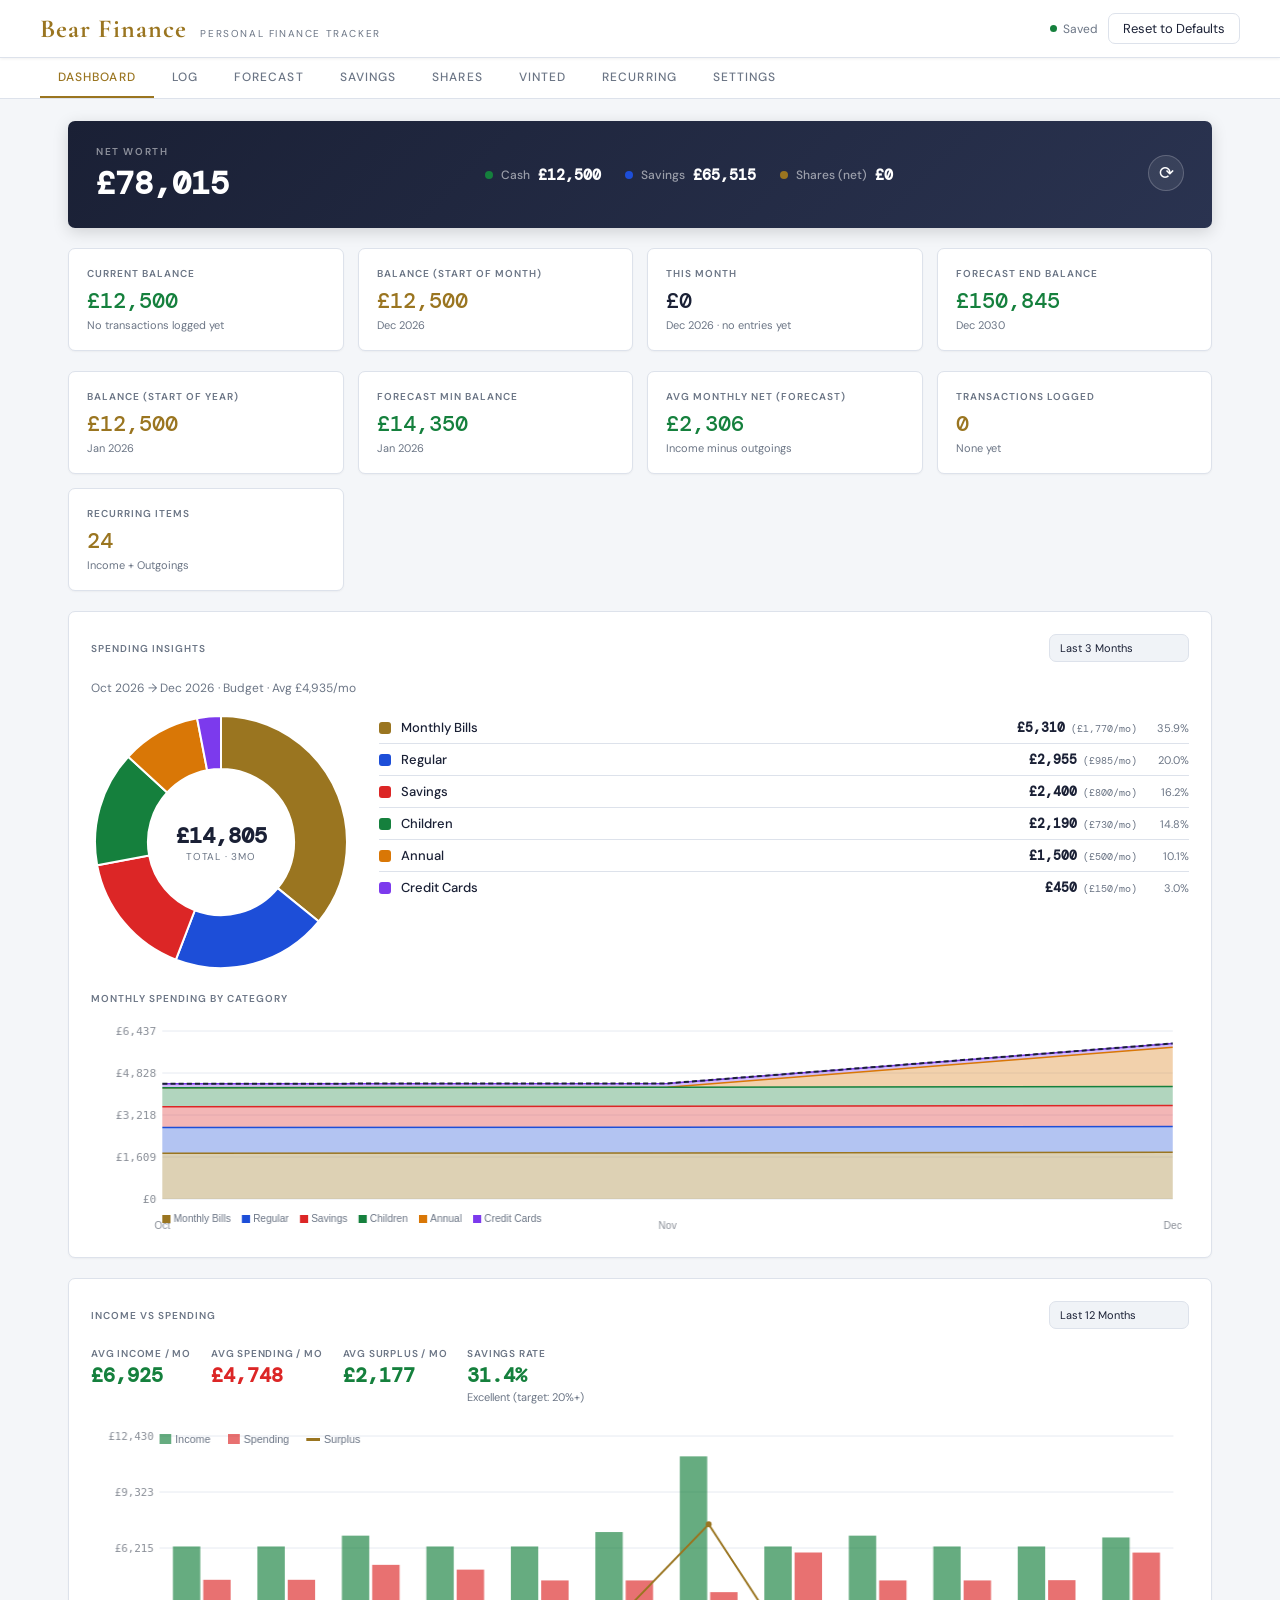
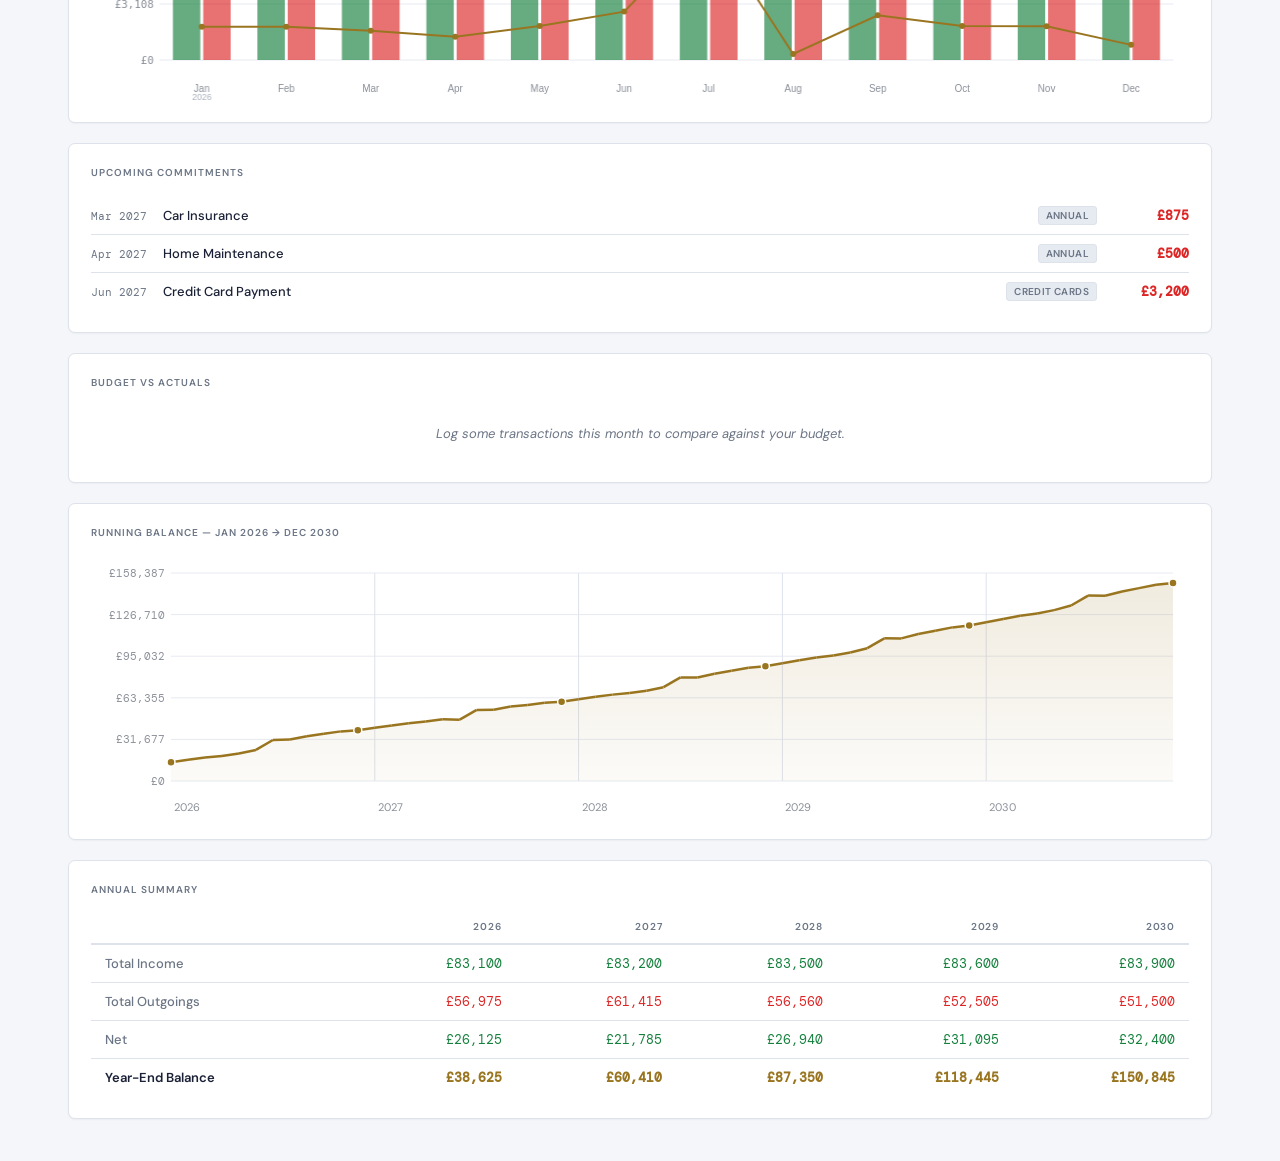
==== commit de42fb8a: "Rebrand to Bear Finance with teddy bear + coin icon - App name: Cashflow → Bear Finance everywhere (" ====
--- a/docs/index.html
+++ b/docs/index.html
@@ -3,12 +3,12 @@
 <head>
 <meta charset="UTF-8">
 <meta name="viewport" content="width=device-width, initial-scale=1.0">
-<title>Cashflow</title>
+<title>Bear Finance</title>
 <meta name="description" content="Personal finance forecast — track income, outgoings, savings and running balance over time.">
-<meta name="theme-color" content="#9a7520">
+<meta name="theme-color" content="#3e2719">
 <meta name="mobile-web-app-capable" content="yes">
 <meta name="apple-mobile-web-app-status-bar-style" content="black-translucent">
-<meta name="apple-mobile-web-app-title" content="Cashflow">
+<meta name="apple-mobile-web-app-title" content="Bear Finance">
 <link rel="manifest" href="manifest.json">
 <link rel="icon" type="image/png" sizes="192x192" href="icons/icon-192.png">
 <link rel="apple-touch-icon" href="icons/icon-192.png">
@@ -20,7 +20,7 @@
 
 <header class="hdr">
   <div class="hdr-inner">
-    <div class="brand">Cashflow<span class="brand-sub">Personal Finance Forecast</span></div>
+    <div class="brand">Bear Finance<span class="brand-sub">Personal Finance Tracker</span></div>
     <div class="hdr-right">
       <div class="save-badge"><div class="dot" id="sdot"></div><span id="stxt">Saved</span></div>
       <button class="btn" onclick="doReset()">Reset to Defaults</button>
@@ -474,12 +474,19 @@
           </div>
         </div>
       </div>
+      <div class="settings-section" style="background:var(--s2)">
+        <div style="display:flex;justify-content:space-between;align-items:center;flex-wrap:wrap;gap:10px">
+          <div>
+            <div style="font-size:11px;color:var(--dim)">Bear Finance</div>
+            <div style="font-family:'DM Mono',monospace;font-size:13px;font-weight:600;color:var(--text)" id="app-version"></div>
+          </div>
+          <button class="btn btn-del" onclick="forceRefresh()">🔄 Force Refresh</button>
+        </div>
+      </div>
     </div>
   </div>
 
 </div>
-
-<!-- Item modal -->
 <div class="mo" id="imod" onclick="if(event.target===this)closeModal()">
   <div class="md">
     <div class="mt" id="mod-title">Edit Item</div>
--- a/docs/css/app.css
+++ b/docs/css/app.css
@@ -321,7 +321,12 @@
   .btn{padding:8px 14px;font-size:12px}
   .si{height:40px;font-size:14px}
   .si-num{width:120px}
-  .log-form-row{flex-direction:column;gap:10px}
+  .log-form-row{flex-direction:column;gap:10px;align-items:stretch}
+  .log-form-row .sf{width:100%}
+  .log-form-row .sf input,.log-form-row .sf select{width:100%!important}
+  .log-form-row .sf .log-type-toggle{width:100%}
+  .log-form-row .sf .log-type-btn{flex:1}
+  .log-form-row .sf button.btn-g{width:100%;margin-top:8px}
   .ivs-summary{flex-direction:column;gap:12px}
   .bva-row{flex-direction:column;align-items:flex-start;gap:6px}
   .bva-bar-wrap{width:100%}
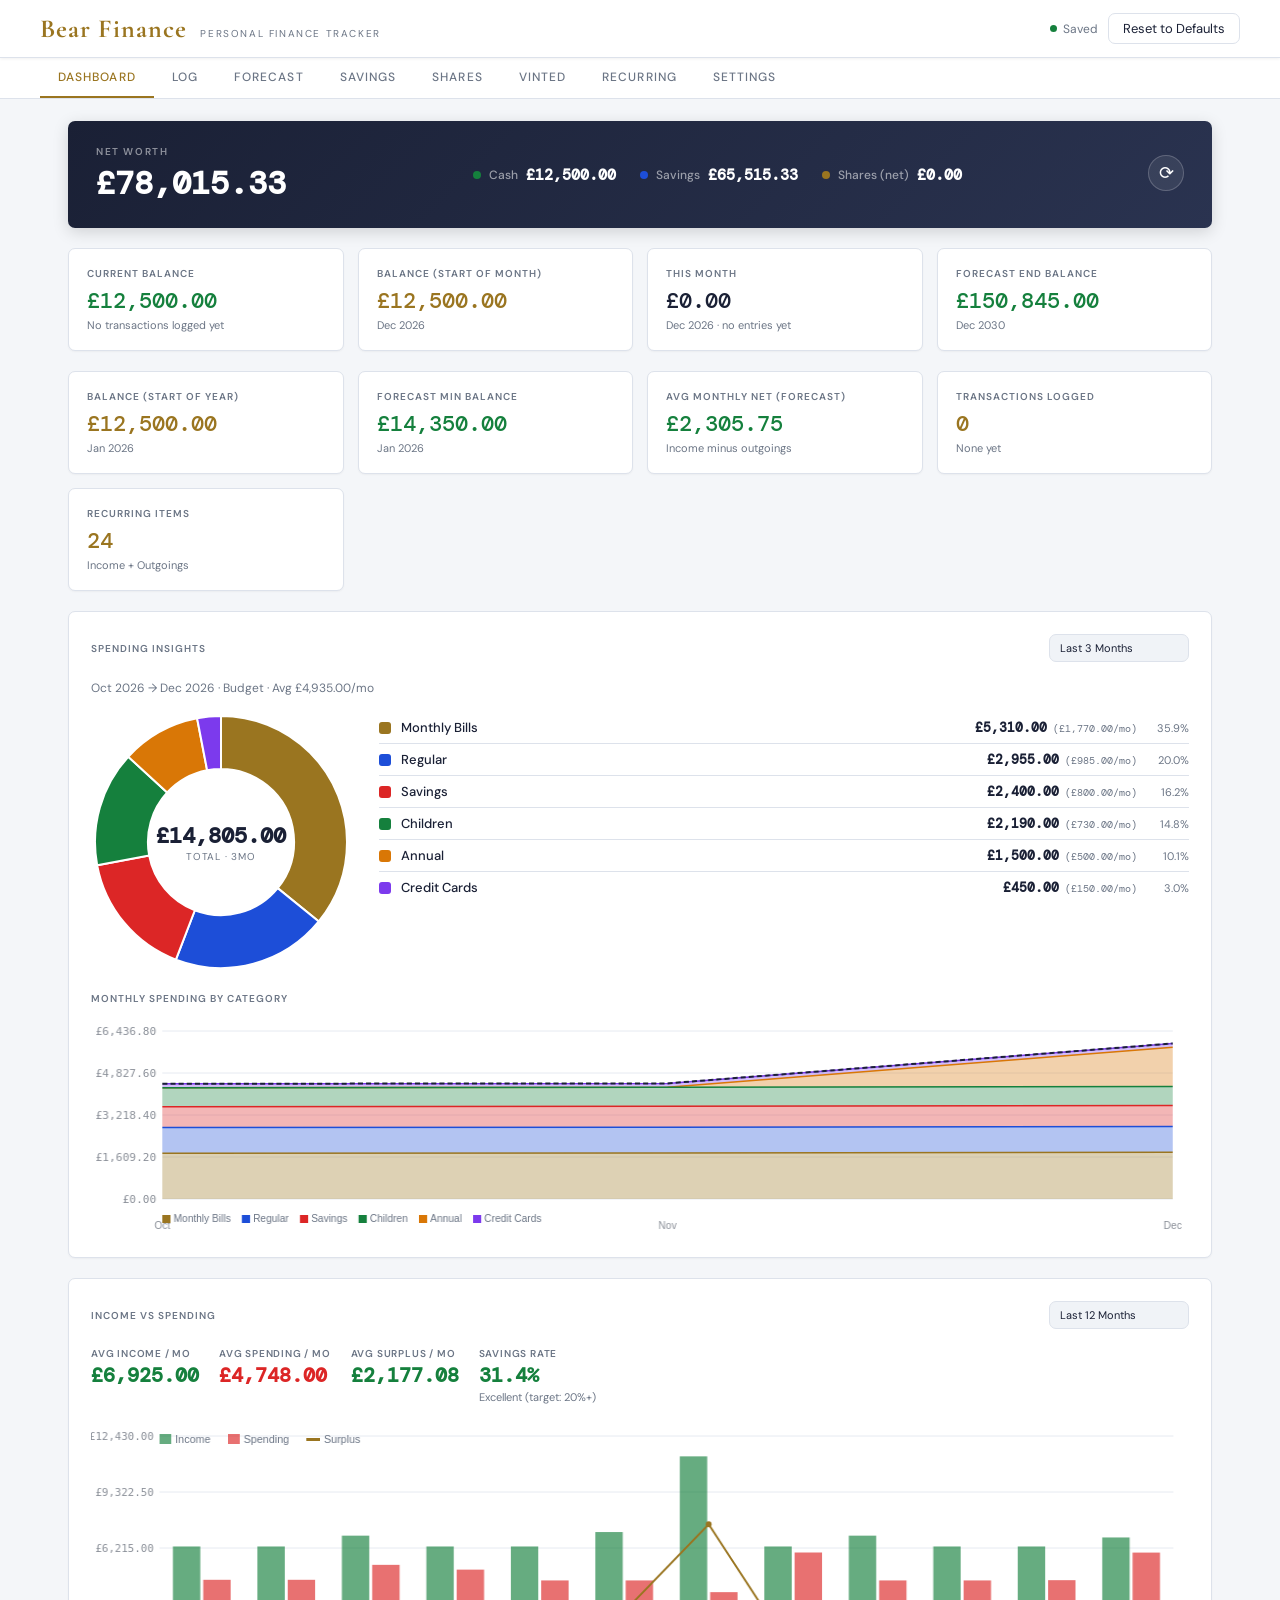
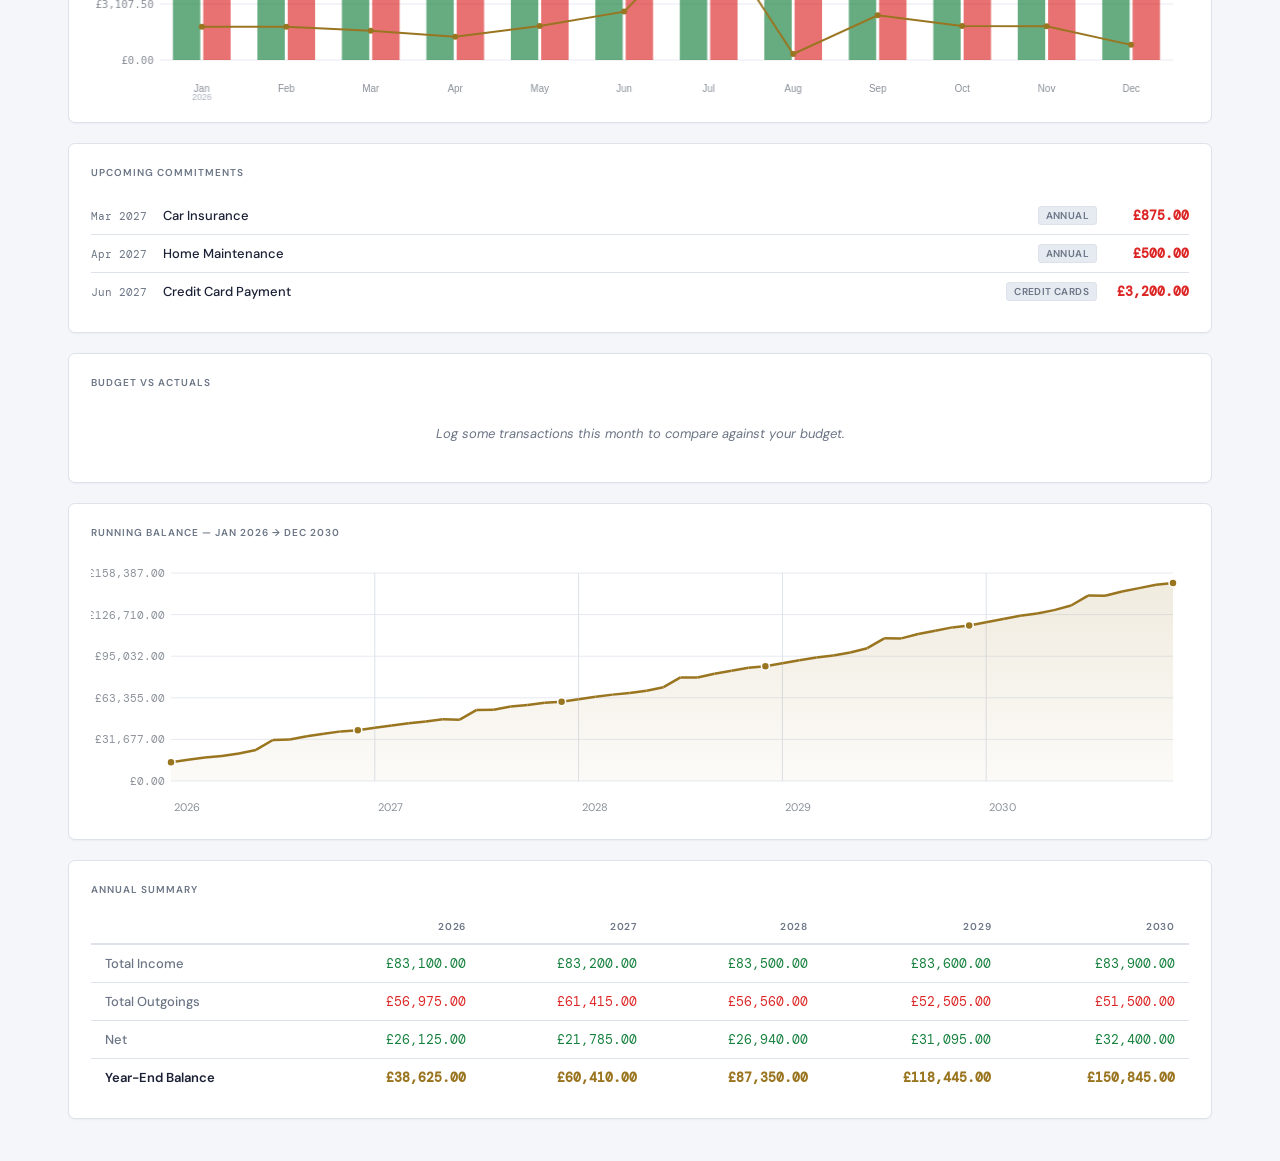
==== commit d4594d76: "Add bi-annual frequency + show all amounts to 2 decimal places Bi-annual frequency: - New option in " ====
--- a/docs/index.html
+++ b/docs/index.html
@@ -194,8 +194,11 @@
             <input type="text" class="fi" id="log-desc" placeholder="e.g. Weekly shop, Salary June…" style="height:36px">
           </div>
           <div class="sf">
-            <label>Amount (<span class="cur-sym">£</span>)</label>
-            <input type="number" class="si si-num" id="log-amt" step="0.01" min="0" placeholder="0.00">
+            <label>Amount</label>
+            <div class="sf-row">
+              <select class="si" id="log-cur" style="width:72px" onchange="updateLogAmtLabel()"></select>
+              <input type="number" class="si si-num" id="log-amt" step="0.01" min="0" placeholder="0.00">
+            </div>
           </div>
         </div>
         <div class="log-form-row">
@@ -501,6 +504,7 @@
           <option value="weekly">Weekly</option>
           <option value="fortnightly">Fortnightly</option>
           <option value="quarterly">Quarterly</option>
+          <option value="bi-annual">Bi-Annual (twice a year)</option>
           <option value="annual">Annual</option>
           <option value="one-off">One-off</option>
         </select>
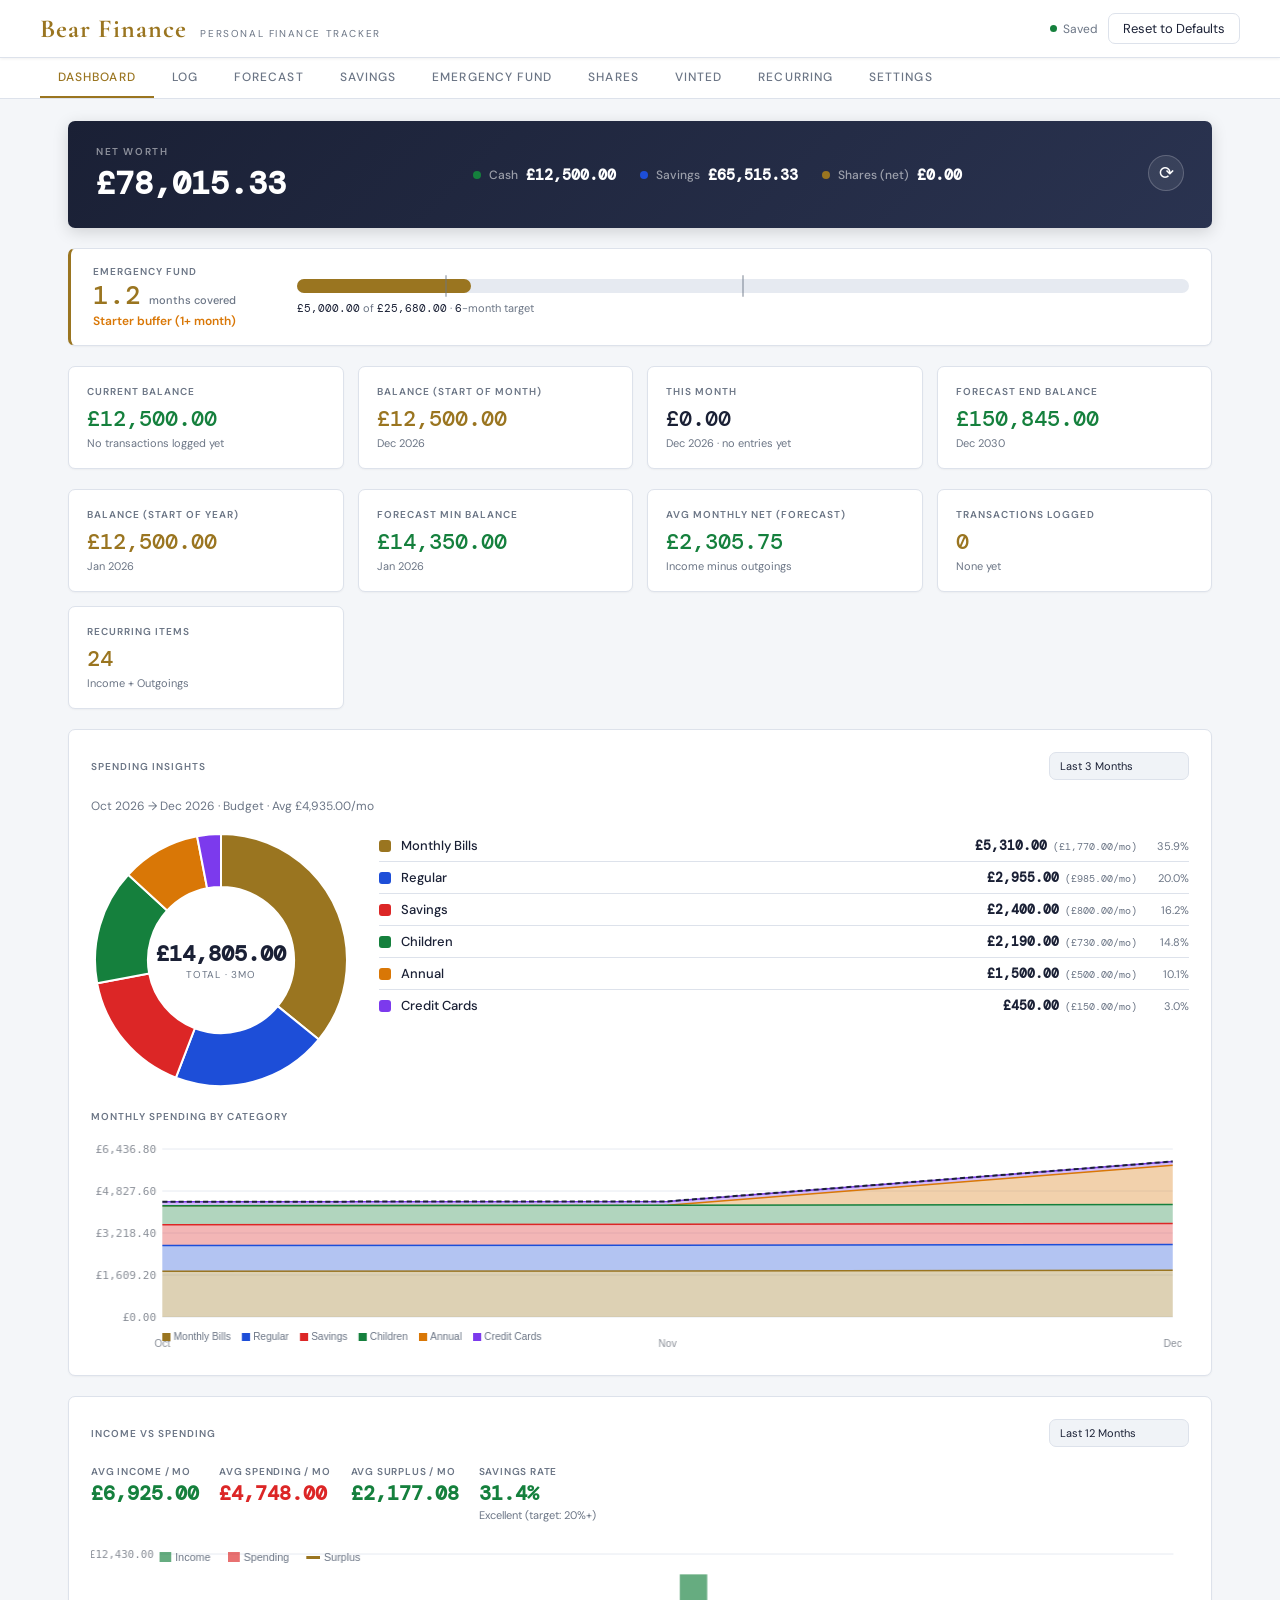
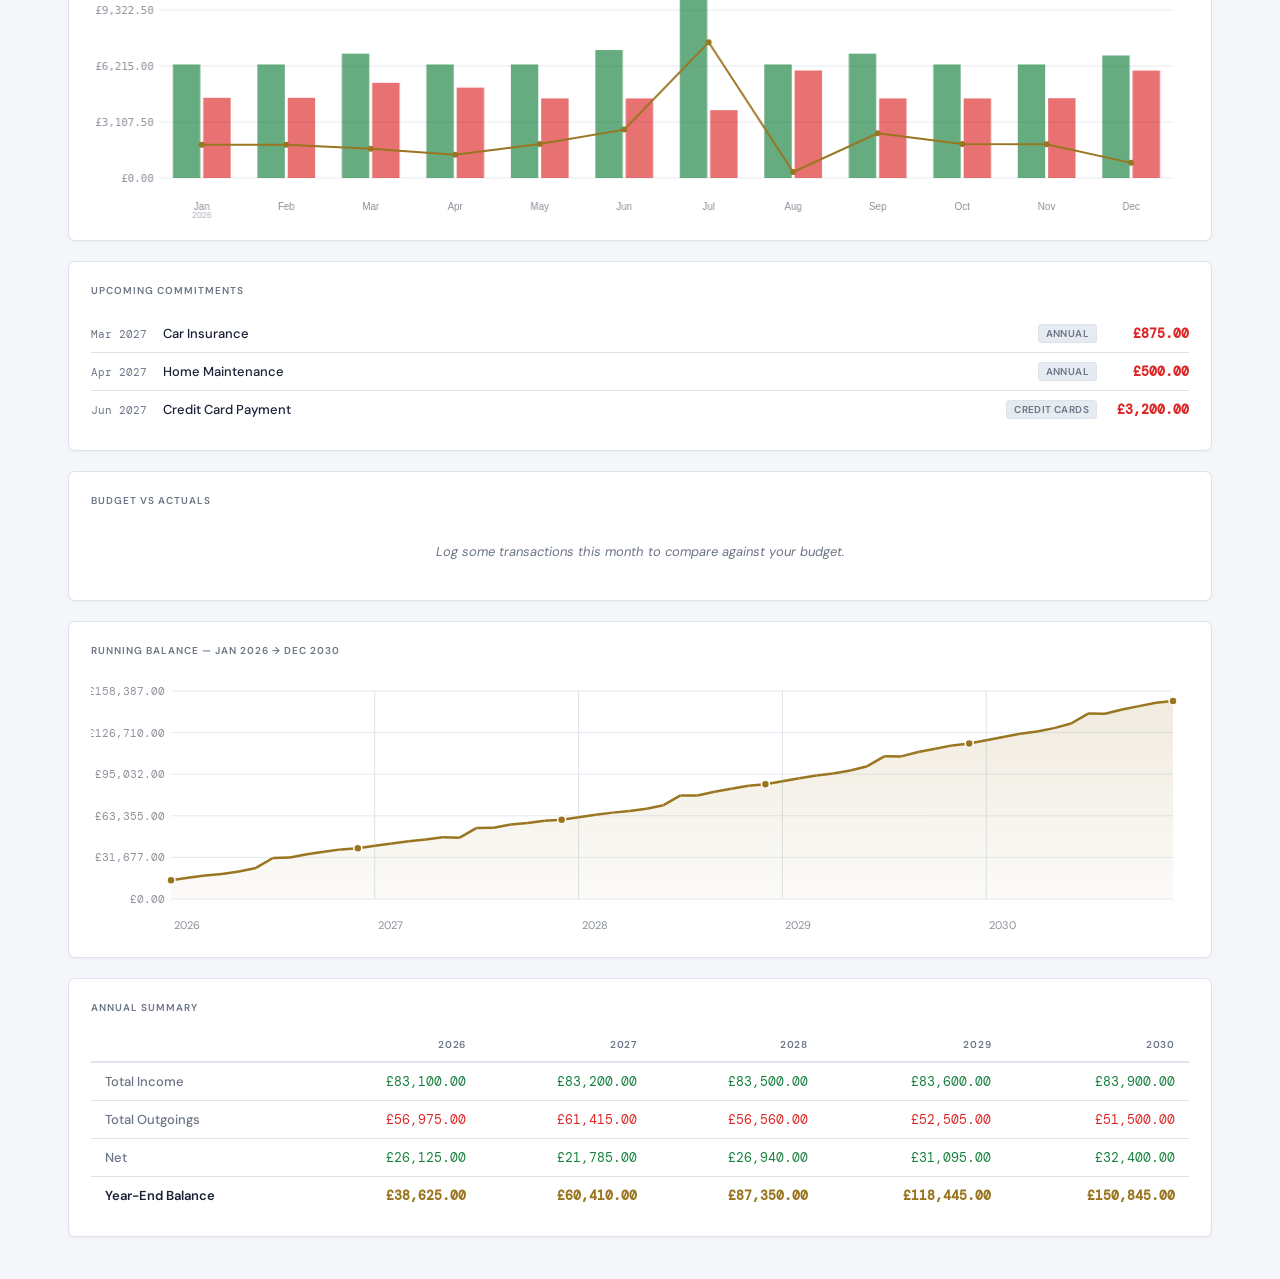
==== commit 664a6b97: "Add Emergency Fund tracker (3-6 months of essential expenses) New Emergency Fund tab: months-covered" ====
--- a/docs/index.html
+++ b/docs/index.html
@@ -34,6 +34,7 @@
     <div class="ntab" onclick="showTab('log',this)">Log</div>
     <div class="ntab" onclick="showTab('forecast',this)">Forecast</div>
     <div class="ntab" onclick="showTab('savings',this)">Savings</div>
+    <div class="ntab" onclick="showTab('emergency',this)">Emergency Fund</div>
     <div class="ntab" onclick="showTab('shares',this)">Shares</div>
     <div class="ntab" onclick="showTab('vinted',this)">Vinted</div>
     <div class="ntab" onclick="showTab('recurring',this)">Recurring</div>
@@ -59,6 +60,23 @@
       <div class="nw-refresh">
         <button class="nw-refresh-btn" onclick="refreshMarketData()" id="nw-refresh-btn" title="Refresh market data">⟳</button>
         <div class="nw-updated" id="nw-updated">—</div>
+      </div>
+    </div>
+
+    <!-- EMERGENCY FUND READINESS -->
+    <div class="ef-dash" onclick="showTab('emergency',document.querySelectorAll('.ntab')[4])" title="Open Emergency Fund">
+      <div class="ef-dash-left">
+        <div class="ef-dash-label">Emergency Fund</div>
+        <div class="ef-dash-months"><span id="ef-dash-months">0.0</span><span class="ef-dash-unit">months covered</span></div>
+        <div class="ef-dash-status" id="ef-dash-status">—</div>
+      </div>
+      <div class="ef-dash-right">
+        <div class="ef-track ef-track-sm">
+          <div class="ef-fill" id="ef-dash-fill" style="width:0%"></div>
+          <div class="ef-mark" style="left:calc(16.67% - 1px)"></div>
+          <div class="ef-mark" style="left:calc(50% - 1px)"></div>
+        </div>
+        <div class="ef-dash-target"><span id="ef-dash-current">£0</span> of <span id="ef-dash-target">£0</span> · <span id="ef-dash-tmonths">6</span>-month target</div>
       </div>
     </div>
 
@@ -309,7 +327,110 @@
 
   </div>
 
-  <!-- SHARES -->
+  <!-- EMERGENCY FUND -->
+  <div class="panel" id="tab-emergency">
+
+    <!-- HERO -->
+    <div class="card ef-hero">
+      <div class="ef-hero-top">
+        <div>
+          <div class="card-title" style="margin-bottom:6px">Emergency Fund Readiness</div>
+          <div class="ef-hero-months"><span id="ef-months">0.0</span> <span class="ef-hero-unit">months of essential expenses covered</span></div>
+        </div>
+        <div class="ef-badge" id="ef-badge">—</div>
+      </div>
+
+      <div class="ef-bar-wrap">
+        <div class="ef-track">
+          <div class="ef-fill" id="ef-fill" style="width:0%"></div>
+          <div class="ef-marks" id="ef-marks"></div>
+        </div>
+        <div class="ef-marks-lbls" id="ef-marks-lbls"></div>
+      </div>
+
+      <div class="ef-hero-foot">
+        <span><strong id="ef-foot-current">£0</strong> saved</span>
+        <span id="ef-foot-gap">—</span>
+        <span><strong id="ef-foot-target">£0</strong> target</span>
+      </div>
+    </div>
+
+    <!-- STAT CARDS -->
+    <div class="sav-stats">
+      <div class="sc"><div class="sl">Current Fund</div><div class="sv gld" id="ef-sv-current">£0</div><div class="ss" id="ef-ss-current">—</div></div>
+      <div class="sc"><div class="sl">Monthly Essential Expenses</div><div class="sv" id="ef-sv-monthly">£0</div><div class="ss" id="ef-ss-monthly">—</div></div>
+      <div class="sc"><div class="sl">Target (<span id="ef-sv-tmonths">6</span> months)</div><div class="sv gld" id="ef-sv-target">£0</div><div class="ss" id="ef-ss-target">—</div></div>
+      <div class="sc"><div class="sl" id="ef-sl-gap">Still to Save</div><div class="sv" id="ef-sv-gap">£0</div><div class="ss" id="ef-ss-gap">—</div></div>
+    </div>
+
+    <!-- CONFIG -->
+    <div class="card">
+      <div class="card-title">Configure Your Target</div>
+
+      <div class="ef-cfg-block">
+        <label class="ef-cfg-label">How many months do you want to cover?</label>
+        <div class="ef-preset-row">
+          <button class="btn ef-preset" data-m="3" onclick="setEfMonths(3)">3 months<span>Basic</span></button>
+          <button class="btn ef-preset" data-m="6" onclick="setEfMonths(6)">6 months<span>Recommended</span></button>
+          <button class="btn ef-preset" data-m="9" onclick="setEfMonths(9)">9 months<span>Cautious</span></button>
+          <button class="btn ef-preset" data-m="12" onclick="setEfMonths(12)">12 months<span>Variable income</span></button>
+        </div>
+        <div class="sf" style="margin-top:10px">
+          <label>Custom (months)</label>
+          <input type="number" class="si si-num" style="width:110px" id="ef-months-input" min="1" max="36" step="1" onchange="applyEfCfg()">
+        </div>
+      </div>
+
+      <div class="ef-cfg-block">
+        <label class="ef-cfg-label">How much have you saved for emergencies?</label>
+        <div class="ef-seg" id="ef-source-seg">
+          <button class="ef-seg-btn" data-v="manual" onclick="setEfSource('manual')">Enter amount</button>
+          <button class="ef-seg-btn" data-v="savings" onclick="setEfSource('savings')">Use Savings balance</button>
+        </div>
+        <div class="sf" id="ef-current-wrap" style="margin-top:10px">
+          <label>Current emergency fund (<span class="cur-sym">£</span>)</label>
+          <input type="number" class="si si-num" id="ef-current-input" step="0.01" min="0" placeholder="0.00" onchange="applyEfCfg()">
+        </div>
+        <div class="settings-note" id="ef-savings-note" style="display:none;margin-top:8px">Linked to your <strong style="color:var(--gold)">Savings</strong> opening balance — update it on the Savings tab.</div>
+      </div>
+
+      <div class="ef-cfg-block" style="border-bottom:none;padding-bottom:0">
+        <label class="ef-cfg-label">What counts as an "essential" monthly expense?</label>
+        <div class="ef-seg" id="ef-expense-seg">
+          <button class="ef-seg-btn" data-v="auto" onclick="setEfExpenseMode('auto')">Automatic</button>
+          <button class="ef-seg-btn" data-v="items" onclick="setEfExpenseMode('items')">Choose items</button>
+          <button class="ef-seg-btn" data-v="manual" onclick="setEfExpenseMode('manual')">Enter manually</button>
+        </div>
+        <div class="settings-note" id="ef-expense-hint" style="margin-top:8px"></div>
+        <div class="sf" id="ef-manual-wrap" style="margin-top:10px;display:none">
+          <label>Monthly essential expenses (<span class="cur-sym">£</span>)</label>
+          <input type="number" class="si si-num" id="ef-manual-input" step="0.01" min="0" placeholder="0.00" onchange="applyEfCfg()">
+        </div>
+        <div id="ef-item-picker" class="ef-item-picker" style="display:none"></div>
+      </div>
+    </div>
+
+    <!-- CONTRIBUTING ITEMS -->
+    <div class="sav-items-list" id="ef-items-panel">
+      <div class="sav-items-hdr">Essential Expenses Included (monthly equivalent)</div>
+      <div id="ef-items-body"></div>
+    </div>
+
+    <!-- THEORY -->
+    <div class="card ef-theory">
+      <div class="card-title">Why an emergency fund?</div>
+      <p>An emergency fund is cash set aside to cover life's surprises — a job loss, a medical bill, a boiler that dies in winter — <strong>without reaching for debt</strong>. The widely-taught rule is to hold <strong>3 to 6 months of your essential living expenses</strong> in easy-access savings before investing more aggressively.</p>
+      <div class="ef-tiers">
+        <div class="ef-tier"><div class="ef-tier-n">1 month</div><div class="ef-tier-d"><strong>Starter buffer.</strong> A first cushion so a single surprise doesn't go on a credit card.</div></div>
+        <div class="ef-tier"><div class="ef-tier-n">3 months</div><div class="ef-tier-d"><strong>Basic security.</strong> Suitable if you have a stable job or a dual-income household.</div></div>
+        <div class="ef-tier"><div class="ef-tier-n">6 months</div><div class="ef-tier-d"><strong>Strong security.</strong> The common default — gives real breathing room to recover from job loss.</div></div>
+        <div class="ef-tier"><div class="ef-tier-n">12 months</div><div class="ef-tier-d"><strong>Extra caution.</strong> Sensible for a single income, self-employment or variable earnings.</div></div>
+      </div>
+      <p class="ef-sources"><strong>Sources:</strong> Rebel Finance School (Alan &amp; Katie Donegan) — calculate your actual monthly expenses, then hold 3–6× that as a safety net before investing. The same 3–6 month guidance is echoed by Dave Ramsey, JL Collins (<em>The Simple Path to Wealth</em>) and ChooseFI; Suze Orman suggests up to 8–12 months for those with dependants or variable income.</p>
+    </div>
+
+  </div>
+
   <div class="panel" id="tab-shares">
     <div id="sh-auto-status" class="sh-status" style="padding:0 0 12px"></div>
     <div id="sh-view"></div>
--- a/docs/css/app.css
+++ b/docs/css/app.css
@@ -338,3 +338,67 @@
   .sh-table th,.sh-table td{padding:6px 8px}
   .at th,.at td{padding:6px 8px;font-size:11px}
 }
+
+/* ───────── EMERGENCY FUND ───────── */
+.ef-dash{display:flex;align-items:center;justify-content:space-between;gap:24px;background:var(--surface);border:1px solid var(--border);border-left:3px solid var(--gold);border-radius:var(--r);padding:16px 22px;margin-bottom:20px;box-shadow:0 1px 2px rgba(0,0,0,.04);cursor:pointer;transition:all .15s;flex-wrap:wrap}
+.ef-dash:hover{border-color:#b0bac8;box-shadow:0 2px 8px rgba(0,0,0,.08)}
+.ef-dash-left{min-width:180px}
+.ef-dash-label{font-size:10px;font-weight:600;text-transform:uppercase;letter-spacing:.1em;color:var(--dim);margin-bottom:4px}
+.ef-dash-months{font-family:'DM Mono',monospace;font-size:26px;font-weight:500;color:var(--text);line-height:1}
+.ef-dash-months span:first-child{color:var(--gold)}
+.ef-dash-unit{font-family:'DM Sans',sans-serif;font-size:11px;color:var(--dim);margin-left:8px}
+.ef-dash-status{font-size:12px;font-weight:600;margin-top:5px}
+.ef-dash-right{flex:1;min-width:220px}
+.ef-dash-target{font-size:11px;color:var(--dim);margin-top:8px}
+.ef-dash-target span{font-family:'DM Mono',monospace;color:var(--text)}
+
+.ef-track{position:relative;height:22px;background:var(--s3);border-radius:11px}
+.ef-track-sm{height:14px;border-radius:7px}
+.ef-fill{height:100%;border-radius:inherit;background:linear-gradient(90deg,var(--gold),var(--gold-l));transition:width .5s ease}
+.ef-mark{position:absolute;top:-4px;height:calc(100% + 8px);width:2px;background:var(--dim);opacity:.45;border-radius:1px}
+.ef-marks-lbls{position:relative;height:16px;margin-top:8px}
+.ef-mark-lbl{position:absolute;font-size:10px;color:var(--dim);transform:translateX(-50%);white-space:nowrap}
+.ef-mark-lbl.on{color:var(--gold);font-weight:700}
+
+.ef-hero{padding:26px 28px}
+.ef-hero-top{display:flex;align-items:flex-start;justify-content:space-between;gap:16px;margin-bottom:22px}
+.ef-hero-months{font-family:'DM Mono',monospace;font-size:38px;font-weight:500;color:var(--gold);line-height:1}
+.ef-hero-unit{font-family:'DM Sans',sans-serif;font-size:13px;color:var(--dim);font-weight:400}
+.ef-badge{font-size:12px;font-weight:600;color:#fff;padding:6px 14px;border-radius:20px;white-space:nowrap;flex-shrink:0}
+.ef-bar-wrap{margin:6px 0 4px}
+.ef-hero-foot{display:flex;justify-content:space-between;gap:12px;margin-top:26px;font-size:12px;color:var(--dim);flex-wrap:wrap}
+.ef-hero-foot strong{font-family:'DM Mono',monospace;color:var(--text);font-weight:600}
+
+.ef-cfg-block{padding:16px 0;border-bottom:1px solid var(--border)}
+.ef-cfg-block:first-of-type{padding-top:0}
+.ef-cfg-label{display:block;font-size:13px;font-weight:600;color:var(--text);margin-bottom:12px}
+.ef-preset-row{display:flex;gap:10px;flex-wrap:wrap}
+.ef-preset{display:flex;flex-direction:column;align-items:flex-start;gap:2px;padding:10px 16px;line-height:1.2}
+.ef-preset span{font-size:10px;color:var(--dim);text-transform:uppercase;letter-spacing:.06em}
+.ef-preset.on{background:var(--gold-bg);border-color:var(--gold);color:var(--gold)}
+.ef-preset.on span{color:var(--gold-l)}
+
+.ef-seg{display:inline-flex;border:1px solid var(--border);border-radius:var(--r);overflow:hidden;background:var(--s2)}
+.ef-seg-btn{padding:8px 16px;font-size:12px;font-family:'DM Sans',sans-serif;background:none;border:none;border-right:1px solid var(--border);color:var(--dim);cursor:pointer;transition:all .15s}
+.ef-seg-btn:last-child{border-right:none}
+.ef-seg-btn:hover{background:var(--s3)}
+.ef-seg-btn.on{background:var(--gold);color:#fff;font-weight:600}
+
+.ef-item-picker{margin-top:14px;display:grid;grid-template-columns:1fr 1fr;gap:8px}
+.ef-pick{display:flex;align-items:center;gap:10px;padding:9px 12px;border:1px solid var(--border);border-radius:var(--r);background:var(--s2);cursor:pointer;transition:all .15s;font-size:13px}
+.ef-pick:hover{border-color:#b0bac8}
+.ef-pick.on{background:var(--gold-bg);border-color:var(--gold)}
+.ef-pick input{accent-color:var(--gold);cursor:pointer;flex-shrink:0}
+.ef-pick-name{flex:1;font-weight:500;color:var(--text)}
+.ef-pick-cat{font-size:10px;color:var(--dim);text-transform:uppercase;letter-spacing:.05em}
+.ef-pick-amt{font-family:'DM Mono',monospace;font-size:12px;color:var(--text);flex-shrink:0}
+
+.ef-theory p{font-size:13px;line-height:1.7;color:var(--text);margin-bottom:14px}
+.ef-tiers{display:grid;grid-template-columns:1fr 1fr;gap:12px;margin:18px 0}
+.ef-tier{display:flex;gap:14px;align-items:flex-start;padding:14px 16px;background:var(--s2);border-radius:var(--r);border-left:3px solid var(--gold)}
+.ef-tier-n{font-family:'DM Mono',monospace;font-weight:600;color:var(--gold);min-width:64px;font-size:14px}
+.ef-tier-d{font-size:12px;line-height:1.55;color:var(--dim)}
+.ef-tier-d strong{color:var(--text)}
+.ef-sources{font-size:12px!important;color:var(--dim)!important;line-height:1.65!important;border-top:1px solid var(--border);padding-top:14px;margin-bottom:0!important}
+
+@media(max-width:700px){.ef-item-picker,.ef-tiers{grid-template-columns:1fr}}
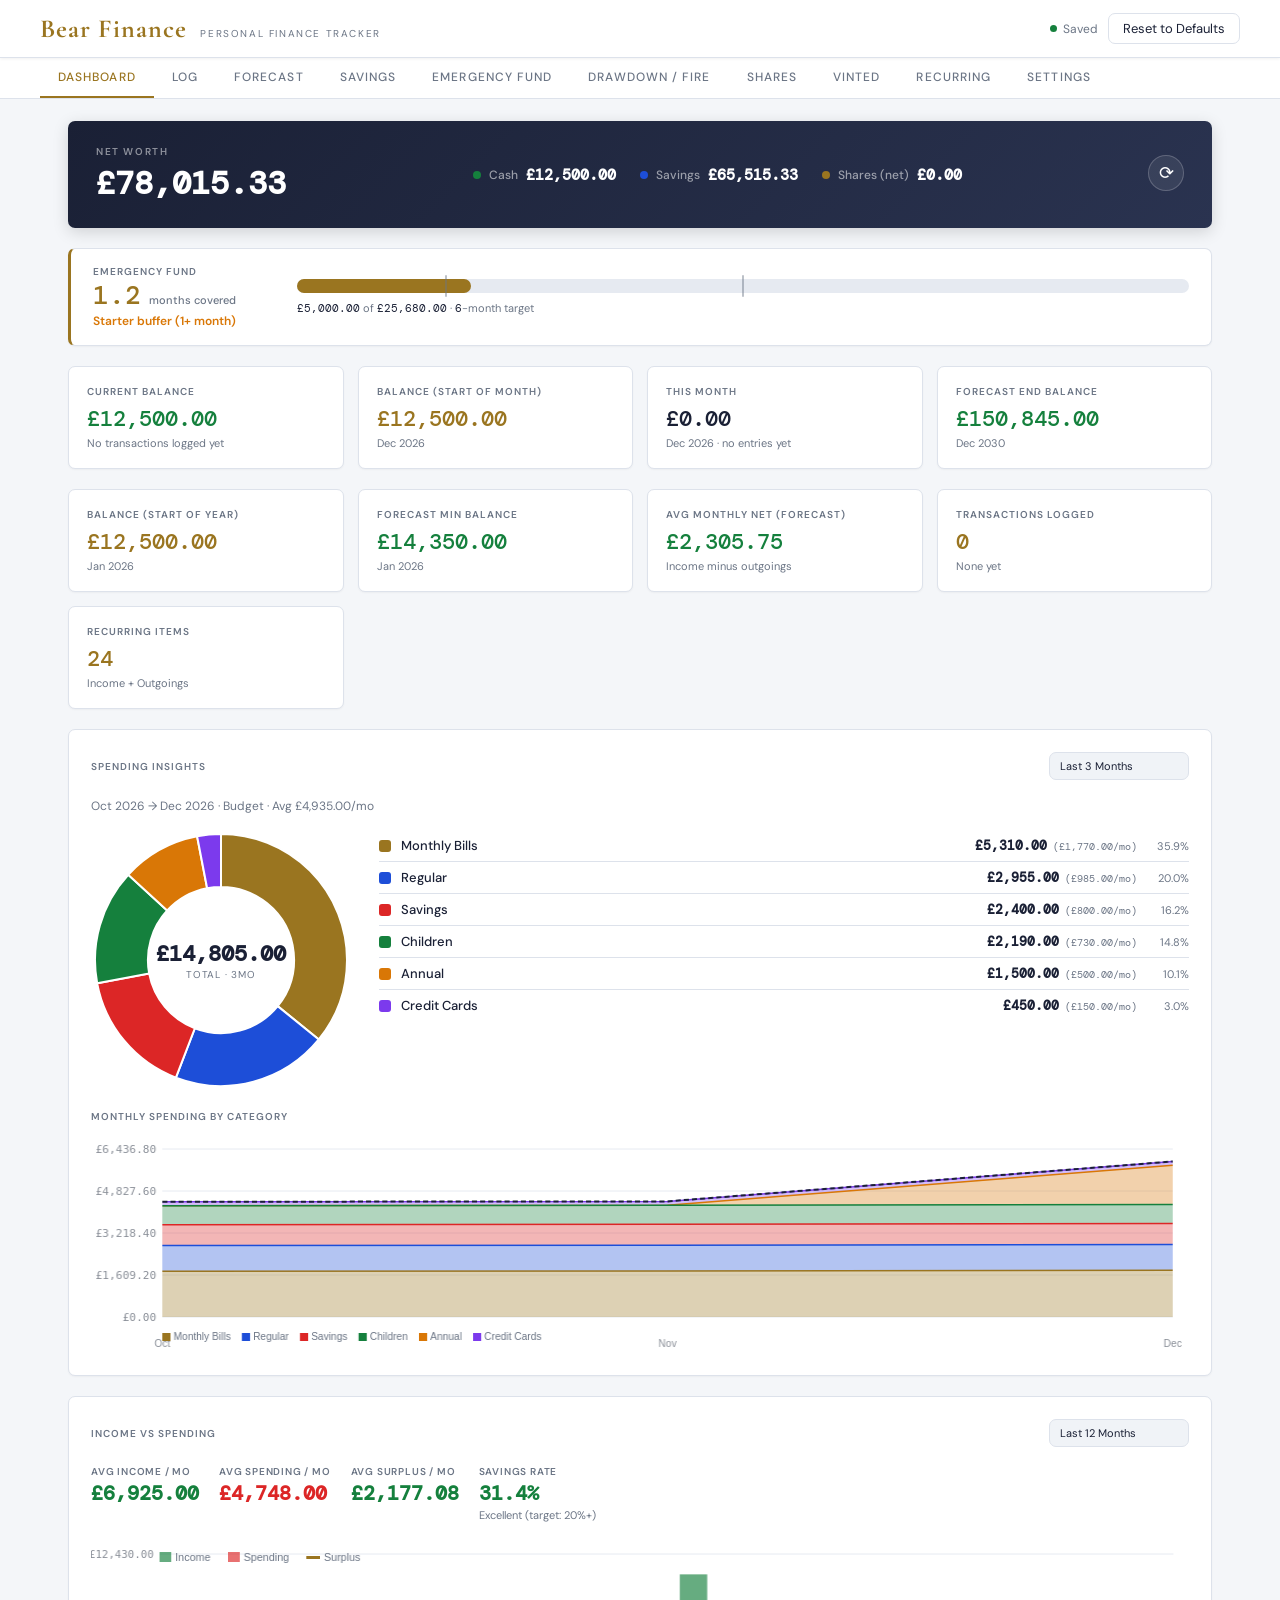
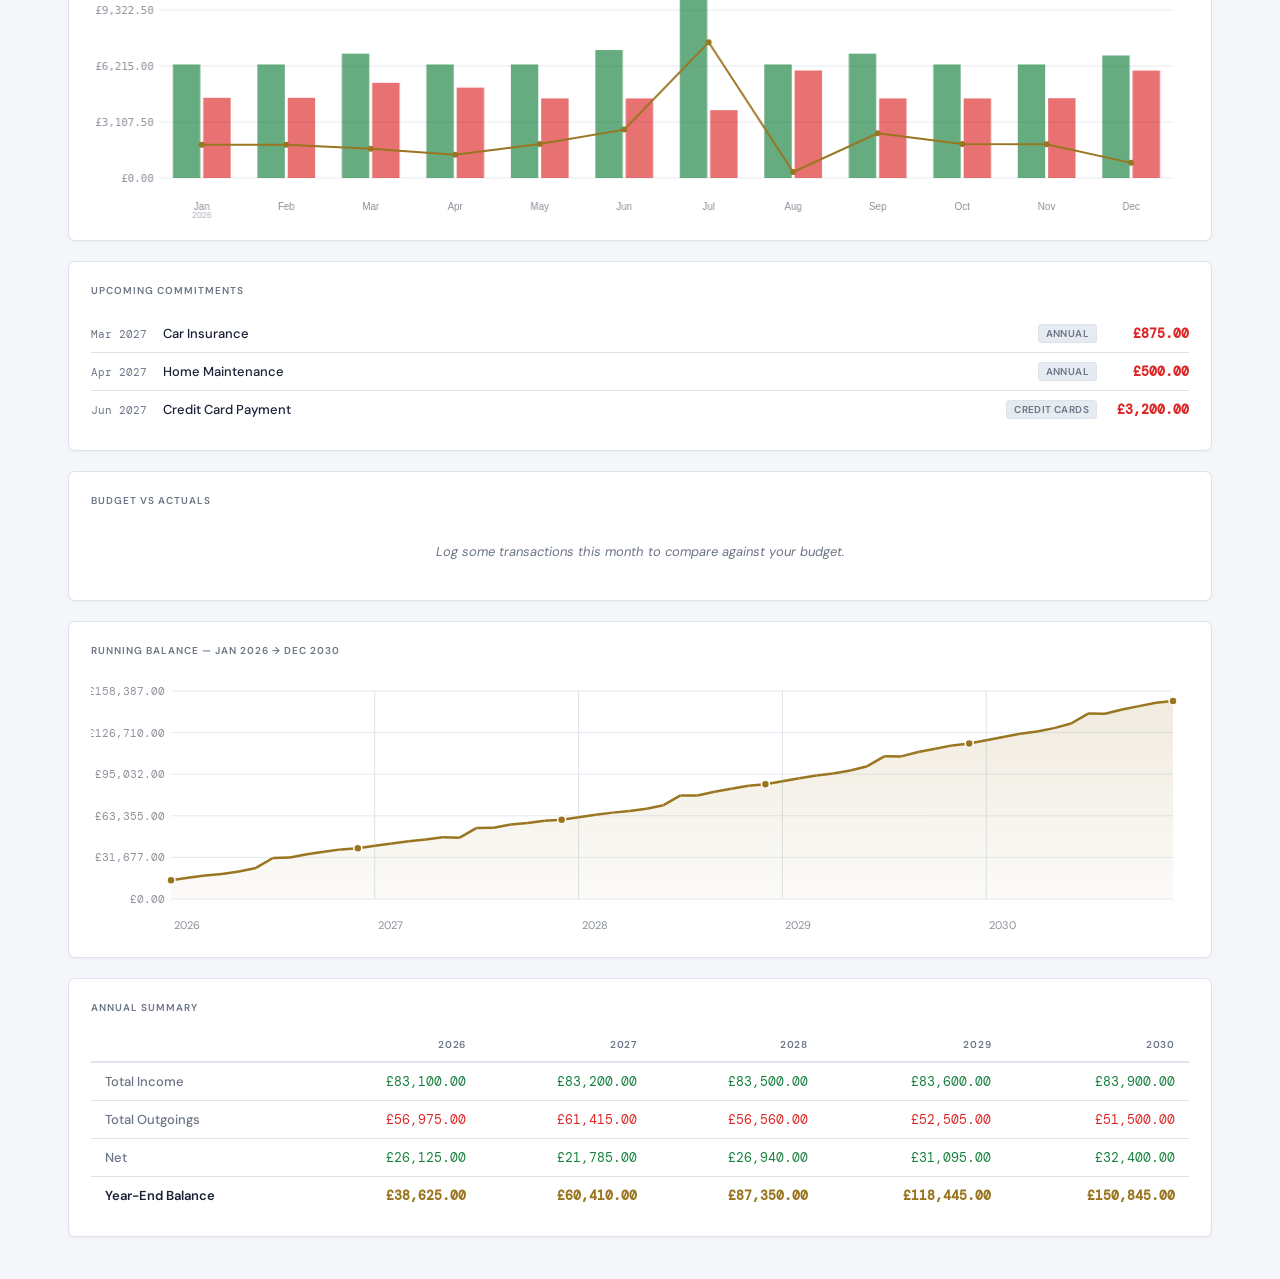
==== commit 0b67e67f: "Add Drawdown / FIRE planner with Monte Carlo simulation (UK & France tax) New Drawdown/FIRE tab mode" ====
--- a/docs/index.html
+++ b/docs/index.html
@@ -35,6 +35,7 @@
     <div class="ntab" onclick="showTab('forecast',this)">Forecast</div>
     <div class="ntab" onclick="showTab('savings',this)">Savings</div>
     <div class="ntab" onclick="showTab('emergency',this)">Emergency Fund</div>
+    <div class="ntab" onclick="showTab('drawdown',this)">Drawdown / FIRE</div>
     <div class="ntab" onclick="showTab('shares',this)">Shares</div>
     <div class="ntab" onclick="showTab('vinted',this)">Vinted</div>
     <div class="ntab" onclick="showTab('recurring',this)">Recurring</div>
@@ -431,6 +432,134 @@
 
   </div>
 
+  <!-- DRAWDOWN / FIRE -->
+  <div class="panel" id="tab-drawdown">
+
+    <!-- HERO -->
+    <div class="card ef-hero">
+      <div class="ef-hero-top">
+        <div>
+          <div class="card-title" style="margin-bottom:6px">Portfolio Drawdown — Monte Carlo Plan</div>
+          <div class="ef-hero-months"><span id="dd-success">0</span><span class="ef-hero-unit">% chance your money lasts to age <span id="dd-horizon-lbl">95</span></span></div>
+        </div>
+        <div class="ef-badge" id="dd-badge">—</div>
+      </div>
+      <div class="dd-hero-sub" id="dd-hero-sub">—</div>
+    </div>
+
+    <!-- STAT CARDS -->
+    <div class="sav-stats">
+      <div class="sc"><div class="sl">Current Investable Pot</div><div class="sv gld" id="dd-sv-pot">£0</div><div class="ss" id="dd-ss-pot">—</div></div>
+      <div class="sc"><div class="sl">FIRE Number</div><div class="sv" id="dd-sv-fire">£0</div><div class="ss" id="dd-ss-fire">—</div></div>
+      <div class="sc"><div class="sl">Annual Expenses</div><div class="sv" id="dd-sv-exp">£0</div><div class="ss" id="dd-ss-exp">—</div></div>
+      <div class="sc"><div class="sl">Sustainable Net Spend</div><div class="sv gld" id="dd-sv-sus">£0</div><div class="ss" id="dd-ss-sus">—</div></div>
+    </div>
+
+    <!-- FIRE PROGRESS -->
+    <div class="card">
+      <div class="card-title">Progress to Financial Independence</div>
+      <div class="ef-track"><div class="ef-fill" id="dd-fire-fill" style="width:0%"></div></div>
+      <div class="ef-hero-foot" style="margin-top:14px">
+        <span><strong id="dd-fire-current">£0</strong> now</span>
+        <span id="dd-fire-eta">—</span>
+        <span><strong id="dd-fire-target">£0</strong> FIRE number</span>
+      </div>
+    </div>
+
+    <!-- FAN CHART -->
+    <div class="card">
+      <div class="card-title" id="dd-chart-title">Projected Portfolio Value (real, today's money)</div>
+      <canvas id="dd-chart"></canvas>
+      <div class="dd-legend">
+        <span><i class="dd-key dd-key-band"></i>10th–90th percentile range</span>
+        <span><i class="dd-key dd-key-median"></i>Median outcome</span>
+        <span><i class="dd-key dd-key-retire"></i>Retirement starts</span>
+      </div>
+    </div>
+
+    <!-- CONFIG -->
+    <div class="card">
+      <div class="card-title">Configure Your Plan</div>
+
+      <div class="ef-cfg-block">
+        <label class="ef-cfg-label">Where will you be tax-resident in drawdown?</label>
+        <div class="ef-seg" id="dd-loc-seg">
+          <button class="ef-seg-btn" data-v="UK" onclick="setDdLocation('UK')">🇬🇧 United Kingdom</button>
+          <button class="ef-seg-btn" data-v="France" onclick="setDdLocation('France')">🇫🇷 France</button>
+        </div>
+      </div>
+
+      <div class="ef-cfg-block">
+        <label class="ef-cfg-label">Starting investable pot</label>
+        <div class="ef-seg" id="dd-pot-seg">
+          <button class="ef-seg-btn" data-v="auto" onclick="setDdPotSource('auto')">Use my savings + shares</button>
+          <button class="ef-seg-btn" data-v="manual" onclick="setDdPotSource('manual')">Enter manually</button>
+        </div>
+        <div class="dd-grid" style="margin-top:12px">
+          <div class="sf" id="dd-manualpot-wrap"><label>Manual pot (<span class="cur-sym">£</span>)</label><input type="number" class="si si-num" id="dd-manualpot" step="1000" min="0" onchange="applyDdCfg()"></div>
+          <label class="dd-check" id="dd-cash-wrap"><input type="checkbox" id="dd-includecash" onchange="applyDdCfg()"><span>Include current cash balance in the pot</span></label>
+        </div>
+      </div>
+
+      <div class="ef-cfg-block">
+        <label class="ef-cfg-label">Annual living expenses (in drawdown)</label>
+        <div class="ef-seg" id="dd-exp-seg">
+          <button class="ef-seg-btn" data-v="auto" onclick="setDdExpenseSource('auto')">From my outgoings</button>
+          <button class="ef-seg-btn" data-v="manual" onclick="setDdExpenseSource('manual')">Enter manually</button>
+        </div>
+        <div class="sf" id="dd-manualexp-wrap" style="margin-top:12px"><label>Annual expenses (<span class="cur-sym">£</span>)</label><input type="number" class="si si-num" id="dd-manualexp" step="500" min="0" onchange="applyDdCfg()"></div>
+        <div class="settings-note" id="dd-exp-hint" style="margin-top:8px"></div>
+      </div>
+
+      <div class="ef-cfg-block">
+        <label class="ef-cfg-label">Timeline &amp; assumptions</label>
+        <div class="dd-grid">
+          <div class="sf"><label>Current age</label><input type="number" class="si" id="dd-curage" min="18" max="90" step="1" onchange="applyDdCfg()"></div>
+          <div class="sf"><label>Retire / drawdown age</label><input type="number" class="si" id="dd-retage" min="18" max="90" step="1" onchange="applyDdCfg()"></div>
+          <div class="sf"><label>Plan until age</label><input type="number" class="si" id="dd-horage" min="60" max="110" step="1" onchange="applyDdCfg()"></div>
+          <div class="sf"><label>Inflation (%/yr)</label><input type="number" class="si" id="dd-infl" step="0.1" onchange="applyDdCfg()"></div>
+          <div class="sf"><label>Expected return (%/yr, nominal)</label><input type="number" class="si" id="dd-ret" step="0.1" onchange="applyDdCfg()"></div>
+          <div class="sf"><label>Volatility (%/yr)</label><input type="number" class="si" id="dd-vol" step="0.5" onchange="applyDdCfg()"></div>
+          <div class="sf"><label>Withdrawal rate (%)</label><input type="number" class="si" id="dd-swr" step="0.1" onchange="applyDdCfg()"></div>
+          <div class="sf"><label>Annual contribution until retirement (<span class="cur-sym">£</span>)</label><input type="number" class="si si-num" id="dd-contrib" step="500" min="0" onchange="applyDdCfg()"></div>
+          <div class="sf"><label>Other income (<span class="cur-sym">£</span>/yr, e.g. state pension)</label><input type="number" class="si si-num" id="dd-otherinc" step="500" min="0" onchange="applyDdCfg()"></div>
+          <div class="sf"><label>Other income starts at age</label><input type="number" class="si" id="dd-otherage" min="50" max="90" step="1" onchange="applyDdCfg()"></div>
+          <div class="sf"><label>Taxable gain fraction (%)</label><input type="number" class="si" id="dd-gainfrac" min="0" max="100" step="5" onchange="applyDdCfg()"></div>
+          <div class="sf"><label>Monte Carlo runs</label><input type="number" class="si" id="dd-runs" min="100" max="5000" step="100" onchange="applyDdCfg()"></div>
+        </div>
+      </div>
+
+      <div class="ef-cfg-block" style="border-bottom:none;padding-bottom:0">
+        <label class="ef-cfg-label">Tax wrapper allocation <span id="dd-wrap-loc" style="color:var(--gold)"></span></label>
+        <div id="dd-wrappers"></div>
+        <div class="settings-note" id="dd-wrap-total" style="margin-top:6px"></div>
+      </div>
+    </div>
+
+    <!-- TAX CARD -->
+    <div class="card">
+      <div class="card-title">Tax Treatment — <span id="dd-tax-loc" style="color:var(--gold)"></span></div>
+      <div class="dd-tax-eff">Blended effective tax on gains: <strong id="dd-tax-rate">0%</strong> · Annual allowance: <strong id="dd-tax-allow">—</strong></div>
+      <div id="dd-tax-breakdown"></div>
+      <p class="ef-sources" id="dd-tax-sources"></p>
+    </div>
+
+    <!-- THEORY -->
+    <div class="card ef-theory">
+      <div class="card-title">How drawdown &amp; the 4% rule work</div>
+      <p>Once your investments reach roughly <strong>25× your annual spending</strong>, you can begin <strong>drawing down</strong> — selling a slice of your ETF portfolio each year to live on. The classic <strong>4% rule</strong> (from the <em>Trinity Study</em>) suggests withdrawing 4% of the starting pot, rising with inflation, has historically lasted 30+ years. A Monte Carlo simulation stress-tests this against <strong>thousands of randomised market sequences</strong> so you see a probability of success, not a single rosy line.</p>
+      <div class="ef-tiers">
+        <div class="ef-tier"><div class="ef-tier-n">4% / 25×</div><div class="ef-tier-d"><strong>Baseline FIRE.</strong> £40k/yr of spending needs a ~£1,000,000 pot.</div></div>
+        <div class="ef-tier"><div class="ef-tier-n">3.5%</div><div class="ef-tier-d"><strong>Conservative.</strong> Rebel Finance School favours a safer rate for early, long retirements.</div></div>
+        <div class="ef-tier"><div class="ef-tier-n">Sequence risk</div><div class="ef-tier-d"><strong>The real danger.</strong> A crash in the first few drawdown years does the most damage — which Monte Carlo captures.</div></div>
+        <div class="ef-tier"><div class="ef-tier-n">Tax wrappers</div><div class="ef-tier-d"><strong>Keep more.</strong> ISA/SIPP (UK) or PEA/Assurance Vie (France) shelter gains and lift your sustainable spend.</div></div>
+      </div>
+      <p class="ef-sources"><strong>Sources:</strong> Rebel Finance School (Alan &amp; Katie Donegan), the Trinity Study (4% safe withdrawal rate), JL Collins <em>The Simple Path to Wealth</em> and ChooseFI. Tax rules per HMRC (ISA/SIPP/CGT allowances) and French PFU / PEA / Assurance Vie regimes (31.4% flat tax from 2025). This is a planning model, not financial advice.</p>
+    </div>
+
+  </div>
+
+  <!-- SHARES -->
   <div class="panel" id="tab-shares">
     <div id="sh-auto-status" class="sh-status" style="padding:0 0 12px"></div>
     <div id="sh-view"></div>
--- a/docs/css/app.css
+++ b/docs/css/app.css
@@ -402,3 +402,36 @@
 .ef-sources{font-size:12px!important;color:var(--dim)!important;line-height:1.65!important;border-top:1px solid var(--border);padding-top:14px;margin-bottom:0!important}
 
 @media(max-width:700px){.ef-item-picker,.ef-tiers{grid-template-columns:1fr}}
+
+/* ───────── DRAWDOWN / FIRE ───────── */
+.dd-hero-sub{font-size:13px;line-height:1.6;color:var(--dim);margin-top:14px}
+.dd-hero-sub strong{color:var(--text)}
+.dd-grid{display:grid;grid-template-columns:repeat(3,1fr);gap:14px}
+.dd-check{display:flex;align-items:center;gap:9px;font-size:13px;color:var(--text);cursor:pointer;align-self:center}
+.dd-check input{accent-color:var(--gold);cursor:pointer}
+.dd-legend{display:flex;gap:20px;flex-wrap:wrap;margin-top:12px;font-size:11px;color:var(--dim)}
+.dd-legend span{display:flex;align-items:center;gap:6px}
+.dd-key{width:16px;height:10px;border-radius:2px;display:inline-block}
+.dd-key-band{background:rgba(29,78,216,.18);border:1px solid rgba(29,78,216,.35)}
+.dd-key-median{background:var(--gold);height:3px}
+.dd-key-retire{background:transparent;border-left:2px dashed rgba(154,117,32,.7);width:2px;height:12px;border-radius:0}
+.dd-wrap-row{display:grid;grid-template-columns:130px 1fr 52px;align-items:center;gap:14px;padding:7px 0}
+.dd-wrap-name{font-size:13px;font-weight:500;color:var(--text)}
+.dd-wrap-pct{font-family:'DM Mono',monospace;font-size:13px;color:var(--gold);text-align:right}
+.dd-slider{-webkit-appearance:none;appearance:none;height:6px;border-radius:3px;background:var(--s3);outline:none;cursor:pointer}
+.dd-slider::-webkit-slider-thumb{-webkit-appearance:none;appearance:none;width:18px;height:18px;border-radius:50%;background:var(--gold);cursor:pointer;border:2px solid #fff;box-shadow:0 1px 3px rgba(0,0,0,.2)}
+.dd-slider::-moz-range-thumb{width:18px;height:18px;border-radius:50%;background:var(--gold);cursor:pointer;border:2px solid #fff}
+.dd-tax-eff{font-size:13px;color:var(--dim);margin-bottom:16px}
+.dd-tax-eff strong{color:var(--text);font-family:'DM Mono',monospace}
+.dd-tax-row{display:grid;grid-template-columns:120px 90px 100px 1fr;gap:12px;align-items:center;padding:10px 0;border-top:1px solid var(--border);font-size:12px}
+.dd-tax-row:first-child{border-top:none}
+.dd-tax-key{font-weight:600;color:var(--text)}
+.dd-tax-alloc{font-family:'DM Mono',monospace;color:var(--gold)}
+.dd-tax-rt{font-family:'DM Mono',monospace;color:var(--text)}
+.dd-tax-note{color:var(--dim);line-height:1.45}
+@media(max-width:700px){
+  .dd-grid{grid-template-columns:1fr 1fr}
+  .dd-tax-row{grid-template-columns:1fr 1fr;gap:6px}
+  .dd-tax-note{grid-column:1/-1}
+  .dd-wrap-row{grid-template-columns:90px 1fr 44px;gap:8px}
+}
